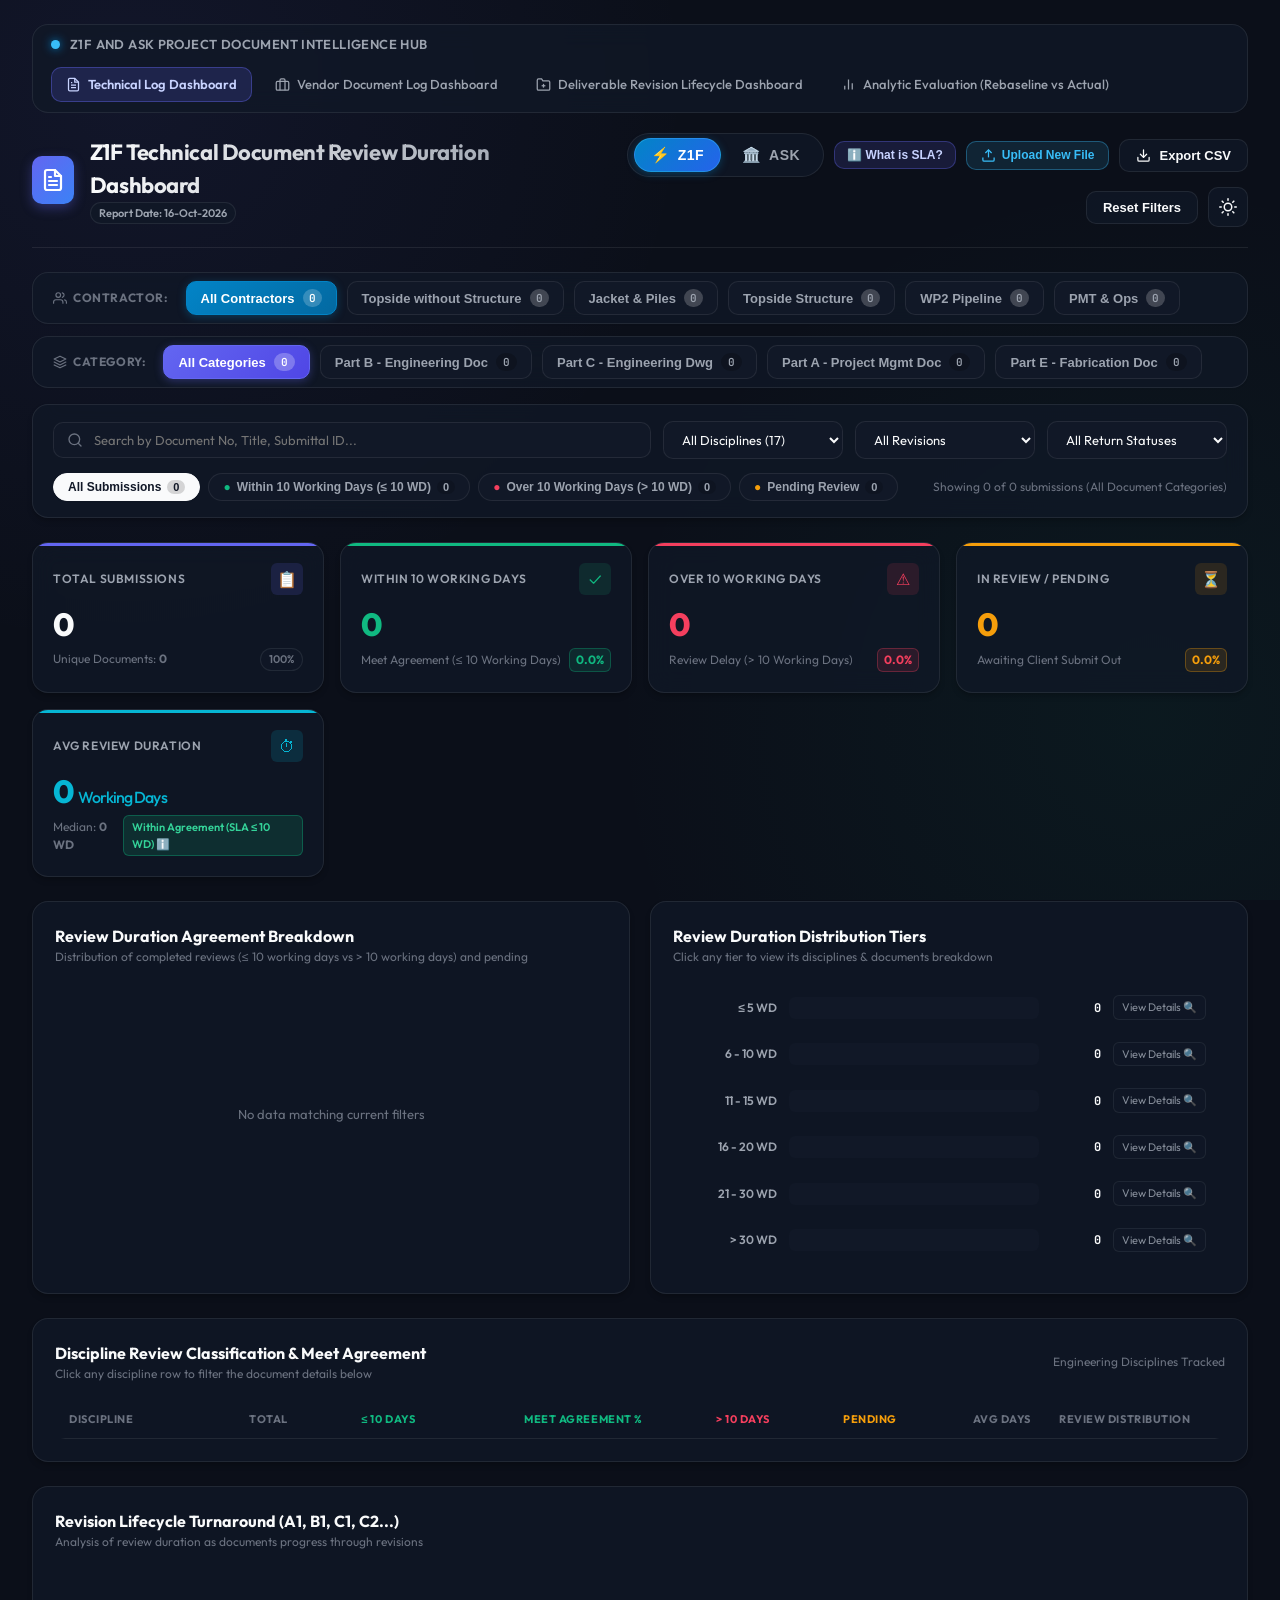
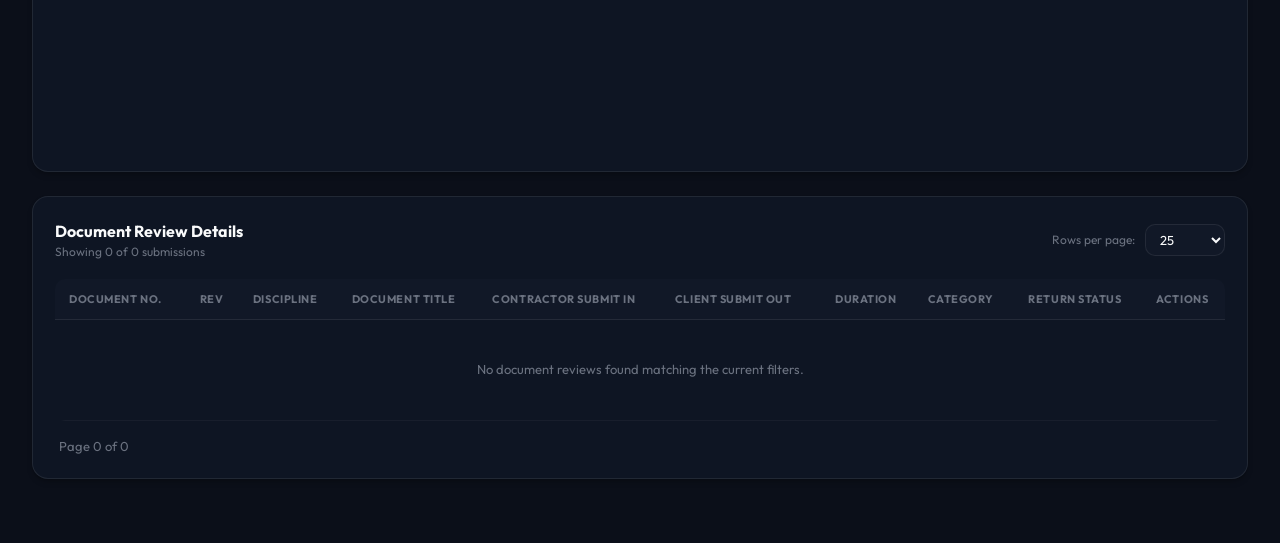
==== index.html @ d7e139bd "Add files via upload" ====
<!DOCTYPE html>
<html lang="en" data-theme="dark">
<head>
  <meta charset="UTF-8">
  <meta name="viewport" content="width=device-width, initial-scale=1.0">
  <title>Z1F Document Review Duration Dashboard | Contractor vs Client Tracking</title>
  <meta name="description" content="Technical Document review duration tracking dashboard for Z1F Project. Monitors submittal turnaround and Client review times.">
  <link rel="stylesheet" href="styles.css">
</head>
<body>
  <div class="container">
    <!-- Top Nav: Switch between dashboards -->
    <nav class="hub-nav">
      <div class="hub-nav-brand">
        <span style="width: 9px; height: 9px; border-radius: 50%; background: #38bdf8; box-shadow: 0 0 10px #0284c7; display: inline-block;"></span>
        <span>Z1F and ASK Project Document Intelligence Hub</span>
      </div>
      <div class="hub-nav-links">
        <a href="index.html" class="nav-tab-link active-tech">
          <svg width="15" height="15" viewBox="0 0 24 24" fill="none" stroke="currentColor" stroke-width="2"><path d="M14 2H6a2 2 0 0 0-2 2v16a2 2 0 0 0 2 2h12a2 2 0 0 0 2-2V8z"></path><polyline points="14 2 14 8 20 8"></polyline><line x1="16" y1="13" x2="8" y2="13"></line><line x1="16" y1="17" x2="8" y2="17"></line><polyline points="10 9 9 9 8 9"></polyline></svg>
          Technical Log Dashboard
        </a>
        <a href="index_vendor.html" class="nav-tab-link">
          <svg width="15" height="15" viewBox="0 0 24 24" fill="none" stroke="currentColor" stroke-width="2"><rect x="2" y="7" width="20" height="14" rx="2" ry="2"></rect><path d="M16 21V5a2 2 0 0 0-2-2h-4a2 2 0 0 0-2 2v16"></path></svg>
          Vendor Document Log Dashboard
        </a>
        <a href="index_mdr.html" class="nav-tab-link">
          <svg width="15" height="15" viewBox="0 0 24 24" fill="none" stroke="currentColor" stroke-width="2"><path d="M22 19a2 2 0 0 1-2 2H4a2 2 0 0 1-2-2V5a2 2 0 0 1 2-2h5l2 3h9a2 2 0 0 1 2 2z"></path><line x1="12" y1="11" x2="12" y2="17"></line><line x1="9" y1="14" x2="15" y2="14"></line></svg>
          Deliverable Revision Lifecycle Dashboard
        </a>
        <a href="index_analytics.html" class="nav-tab-link">
          <svg width="15" height="15" viewBox="0 0 24 24" fill="none" stroke="currentColor" stroke-width="2"><line x1="18" y1="20" x2="18" y2="10"></line><line x1="12" y1="20" x2="12" y2="4"></line><line x1="6" y1="20" x2="6" y2="14"></line></svg>
          Analytic Evaluation (Rebaseline vs Actual)
        </a>
      </div>
    </nav>

    <!-- Header -->
    <header class="app-header">
      <div class="brand-section">
        <div class="brand-logo">
          <svg width="24" height="24" viewBox="0 0 24 24" fill="none" stroke="currentColor" stroke-width="2.2" stroke-linecap="round" stroke-linejoin="round">
            <path d="M14 2H6a2 2 0 0 0-2 2v16a2 2 0 0 0 2 2h12a2 2 0 0 0 2-2V8z"></path>
            <polyline points="14 2 14 8 20 8"></polyline>
            <line x1="16" y1="13" x2="8" y2="13"></line>
            <line x1="16" y1="17" x2="8" y2="17"></line>
            <polyline points="10 9 9 9 8 9"></polyline>
          </svg>
        </div>
        <div class="brand-title">
          <h1><span id="projectHeaderTitlePrefix">Z1F</span> Technical Document Review Duration Dashboard</h1>
          <div class="brand-subtitle">
            <span class="badge-tag" id="headerReportDate">Report Date: 16-Oct-2026</span>
          </div>
        </div>
      </div>
      <div class="header-actions">
        <!-- Project Switcher Pill Group (Z1F vs ASK) -->
        <div id="projectSwitcher" class="project-switcher-container"></div>
        <button id="openSlaDefBtn" class="btn-sla-info" title="What is SLA? Service Level Agreement Definition">
          ℹ️ What is SLA?
        </button>
        <button id="openUploadBtn" class="btn-upload-nav" title="Upload New Weekly Cut-Off Excel File">
          <svg width="15" height="15" viewBox="0 0 24 24" fill="none" stroke="currentColor" stroke-width="2"><path d="M21 15v4a2 2 0 0 1-2 2H5a2 2 0 0 1-2-2v-4"></path><polyline points="17 8 12 3 7 8"></polyline><line x1="12" y1="3" x2="12" y2="15"></line></svg>
          Upload New File
        </button>
        <button id="exportCsvBtn" class="btn btn-secondary" title="Export filtered documents to CSV">
          <svg width="15" height="15" viewBox="0 0 24 24" fill="none" stroke="currentColor" stroke-width="2" stroke-linecap="round" stroke-linejoin="round">
            <path d="M21 15v4a2 2 0 0 1-2 2H5a2 2 0 0 1-2-2v-4"></path>
            <polyline points="7 10 12 15 17 10"></polyline>
            <line x1="12" y1="15" x2="12" y2="3"></line>
          </svg>
          Export CSV
        </button>
        <button id="resetFiltersBtn" class="btn btn-secondary" title="Reset all applied filters">
          Reset Filters
        </button>
        <button id="themeToggleBtn" class="btn-icon" title="Toggle Light/Dark Theme" aria-label="Toggle Theme">
          <svg id="themeIcon" width="18" height="18" viewBox="0 0 24 24" fill="none" stroke="currentColor" stroke-width="2" stroke-linecap="round" stroke-linejoin="round">
            <circle cx="12" cy="12" r="5"></circle>
            <line x1="12" y1="1" x2="12" y2="3"></line>
            <line x1="12" y1="21" x2="12" y2="23"></line>
            <line x1="4.22" y1="4.22" x2="5.64" y2="5.64"></line>
            <line x1="18.36" y1="18.36" x2="19.78" y2="19.78"></line>
            <line x1="1" y1="12" x2="3" y2="12"></line>
            <line x1="21" y1="12" x2="23" y2="12"></line>
            <line x1="4.22" y1="19.78" x2="5.64" y2="18.36"></line>
            <line x1="18.36" y1="5.64" x2="19.78" y2="4.22"></line>
          </svg>
        </button>
      </div>
    </header>

    <!-- Contractor Scope Navigation Bar (4 Contractor Sets + Combined) -->
    <nav class="contractor-scope-nav" id="contractorScopeNav" aria-label="Contractor Scope Filter">
      <div class="contractor-nav-label">
        <svg width="14" height="14" viewBox="0 0 24 24" fill="none" stroke="currentColor" stroke-width="2" stroke-linecap="round" stroke-linejoin="round">
          <path d="M17 21v-2a4 4 0 0 0-4-4H5a4 4 0 0 0-4 4v2"></path>
          <circle cx="9" cy="7" r="4"></circle>
          <path d="M23 21v-2a4 4 0 0 0-3-3.87"></path>
          <path d="M16 3.13a4 4 0 0 1 0 7.75"></path>
        </svg>
        Contractor:
      </div>
      <button class="contractor-tab active" data-contractor="ALL" id="tabContAll">
        All Contractors <span class="tab-badge" id="tabCountContAll">3,780</span>
      </button>
      <button class="contractor-tab" data-contractor="Topside without Structure" id="tabContTopsideNoStr">
        Topside without Structure <span class="tab-badge" id="tabCountContTopsideNoStr">1,179</span>
      </button>
      <button class="contractor-tab" data-contractor="Jacket & Piles" id="tabContJacket">
        Jacket &amp; Piles <span class="tab-badge" id="tabCountContJacket">1,073</span>
      </button>
      <button class="contractor-tab" data-contractor="Topside Structure" id="tabContTopsideStr">
        Topside Structure <span class="tab-badge" id="tabCountContTopsideStr">420</span>
      </button>
      <button class="contractor-tab" data-contractor="WP2 Pipeline" id="tabContPipeline">
        WP2 Pipeline <span class="tab-badge" id="tabCountContPipeline">416</span>
      </button>
      <button class="contractor-tab" data-contractor="Project Management & Ops" id="tabContPJM">
        PMT &amp; Operations <span class="tab-badge" id="tabCountContPJM">611</span>
      </button>
    </nav>

    <!-- Document Category Navigation Bar -->
    <nav class="doc-category-nav" id="docCategoryNav" aria-label="Document Category Filter">
      <div class="doc-category-nav-label">
        <svg width="14" height="14" viewBox="0 0 24 24" fill="none" stroke="currentColor" stroke-width="2" stroke-linecap="round" stroke-linejoin="round">
          <polygon points="12 2 2 7 12 12 22 7 12 2"></polygon>
          <polyline points="2 17 12 22 22 17"></polyline>
          <polyline points="2 12 12 17 22 12"></polyline>
        </svg>
        Category:
      </div>
      <button class="doc-category-tab active" data-category-scope="ALL" id="tabPartAll">
        All Categories <span class="tab-badge" id="tabCountPartAll">3,780</span>
      </button>
      <button class="doc-category-tab focus-part-b" data-category-scope="Part B - Engineering Doc" id="tabPartB">
        Part B - Engineering Doc <span class="tab-badge" id="tabCountPartB">1,440</span>
      </button>
      <button class="doc-category-tab" data-category-scope="Part C - Engineering Dwg" id="tabPartC">
        Part C - Engineering Dwg <span class="tab-badge" id="tabCountPartC">1,725</span>
      </button>
      <button class="doc-category-tab" data-category-scope="Part A - Project Management Doc" id="tabPartA">
        Part A - Project Mgmt Doc <span class="tab-badge" id="tabCountPartA">503</span>
      </button>
      <button class="doc-category-tab" data-category-scope="Part E - Fabrication Doc" id="tabPartE">
        Part E - Fabrication Doc <span class="tab-badge" id="tabCountPartE">73</span>
      </button>
    </nav>

    <!-- Filter Bar -->
    <section class="filter-bar" aria-label="Dashboard Filters">
      <div class="filter-row">
        <!-- Search Input -->
        <div class="search-box">
          <svg class="search-icon" width="16" height="16" viewBox="0 0 24 24" fill="none" stroke="currentColor" stroke-width="2" stroke-linecap="round" stroke-linejoin="round">
            <circle cx="11" cy="11" r="8"></circle>
            <line x1="21" y1="21" x2="16.65" y2="16.65"></line>
          </svg>
          <input type="text" id="searchInput" class="search-input" placeholder="Search by Document No, Title, Submittal ID...">
        </div>

        <!-- Discipline Select -->
        <select id="disciplineSelect" class="select-filter" aria-label="Filter by Discipline">
          <option value="ALL">All Disciplines (17)</option>
        </select>

        <!-- Revision Select -->
        <select id="revSelect" class="select-filter" aria-label="Filter by Revision">
          <option value="ALL">All Revisions</option>
        </select>

        <!-- Return Status Select -->
        <select id="statusSelect" class="select-filter" aria-label="Filter by Return Status">
          <option value="ALL">All Return Statuses</option>
        </select>
      </div>

      <!-- Quick Category Pills -->
      <div class="filter-row">
        <div class="category-pills" id="categoryPills">
          <button class="pill-btn active" data-category="ALL">
            All Submissions <span class="pill-count" id="countAll">3,046</span>
          </button>
          <button class="pill-btn pill-within" data-category="<= 10 Days">
            <span style="color:#10b981;">●</span> Within 10 Working Days (&le; 10 WD) <span class="pill-count" id="countWithin">1,579</span>
          </button>
          <button class="pill-btn pill-over" data-category="> 10 Days">
            <span style="color:#f43f5e;">●</span> Over 10 Working Days (> 10 WD) <span class="pill-count" id="countOver">1,078</span>
          </button>
          <button class="pill-btn pill-pending" data-category="Pending">
            <span style="color:#f59e0b;">●</span> Pending Review <span class="pill-count" id="countPending">389</span>
          </button>
        </div>
        <div style="font-size: 12px; color: var(--text-muted);" id="filterStatusText">
          Showing 3,046 submissions
        </div>
      </div>
    </section>

    <!-- KPI Metric Cards Grid -->
    <section class="kpi-grid" aria-label="Key Performance Indicators">
      <!-- Total Submissions -->
      <div class="kpi-card" style="--card-accent: #6366f1;">
        <div class="kpi-header">
          <span class="kpi-title">Total Submissions</span>
          <div class="kpi-icon-wrap" style="background: rgba(99, 102, 241, 0.15); color: #818cf8;">
            📋
          </div>
        </div>
        <div class="kpi-value" id="kpiTotal">3,046</div>
        <div class="kpi-meta">
          <span>Unique Documents: <strong id="kpiUniqueDocs">1,426</strong></span>
          <span class="badge-tag">100%</span>
        </div>
      </div>

      <!-- Within 10 Working Days -->
      <div class="kpi-card" style="--card-accent: #10b981;">
        <div class="kpi-header">
          <span class="kpi-title">Within 10 Working Days</span>
          <div class="kpi-icon-wrap" style="background: var(--color-within10-bg); color: var(--color-within10);">
            ✓
          </div>
        </div>
        <div class="kpi-value" style="color: var(--color-within10);" id="kpiWithin10">1,579</div>
        <div class="kpi-meta">
          <span>Meet Agreement (&le; 10 Working Days)</span>
          <span class="kpi-badge badge-within10" id="kpiWithinPct">59.4%</span>
        </div>
      </div>

      <!-- Over 10 Working Days -->
      <div class="kpi-card" style="--card-accent: #f43f5e;">
        <div class="kpi-header">
          <span class="kpi-title">Over 10 Working Days</span>
          <div class="kpi-icon-wrap" style="background: var(--color-over10-bg); color: var(--color-over10);">
            ⚠
          </div>
        </div>
        <div class="kpi-value" style="color: var(--color-over10);" id="kpiOver10">1,078</div>
        <div class="kpi-meta">
          <span>Review Delay (> 10 Working Days)</span>
          <span class="kpi-badge badge-over10" id="kpiOverPct">40.6%</span>
        </div>
      </div>

      <!-- Pending / Under Review -->
      <div class="kpi-card" style="--card-accent: #f59e0b;">
        <div class="kpi-header">
          <span class="kpi-title">In Review / Pending</span>
          <div class="kpi-icon-wrap" style="background: var(--color-pending-bg); color: var(--color-pending);">
            ⏳
          </div>
        </div>
        <div class="kpi-value" style="color: var(--color-pending);" id="kpiPending">389</div>
        <div class="kpi-meta">
          <span>Awaiting Client Submit Out</span>
          <span class="kpi-badge badge-pending" id="kpiPendingPct">12.8%</span>
        </div>
      </div>

      <!-- Average Review Duration -->
      <div class="kpi-card" style="--card-accent: #06b6d4;">
        <div class="kpi-header">
          <span class="kpi-title">Avg Review Duration</span>
          <div class="kpi-icon-wrap" style="background: rgba(6, 182, 212, 0.15); color: #06b6d4;">
            ⏱
          </div>
        </div>
        <div class="kpi-value" style="color: var(--color-cyan);" id="kpiAvgDuration">10.2 <span style="font-size: 16px; font-weight: 500;">Working Days</span></div>
        <div class="kpi-meta">
          <span>Median: <strong id="kpiMedianDuration">10.0 WD</strong></span>
          <a href="javascript:void(0)" id="slaBadgeBtn" class="sla-badge-interactive" title="Click to view full Service Level Agreement (SLA) Definition">
            Within Agreement (SLA &le; 10 WD) ℹ️
          </a>
        </div>
      </div>
    </section>

    <!-- Visual Charts Grid -->
    <div class="charts-grid">
      <!-- Donut Chart: Review Category SLA Distribution -->
      <div class="card">
        <div class="card-header">
          <div>
            <h2 class="card-title">Review Duration Agreement Breakdown</h2>
            <div class="card-subtitle">Distribution of completed reviews (&le; 10 working days vs &gt; 10 working days) and pending</div>
          </div>
        </div>
        <div class="chart-container" id="donutChartContainer">
          <!-- Rendered via JavaScript SVG -->
        </div>
      </div>

      <!-- Duration Histogram Tiers -->
      <div class="card">
        <div class="card-header">
          <div>
            <h2 class="card-title">Review Duration Distribution Tiers</h2>
            <div class="card-subtitle">Click any tier to view its disciplines &amp; documents breakdown</div>
          </div>
          <div id="activeTierBadge" style="display:none;">
            <span class="badge-tag" style="background:rgba(99,102,241,0.2);color:#818cf8;border-color:rgba(99,102,241,0.4);cursor:pointer;" id="clearTierFilterBtn" title="Click to clear tier filter">
              Tier Filter Active &times;
            </span>
          </div>
        </div>
        <div class="chart-container" id="tierChartContainer">
          <!-- Rendered via JavaScript SVG -->
        </div>
      </div>
    </div>

    <!-- Discipline Review Breakdown Table Card -->
    <div class="card" style="margin-bottom: 24px;">
      <div class="card-header">
        <div>
          <h2 class="card-title">Discipline Review Classification &amp; Meet Agreement</h2>
          <div class="card-subtitle">Click any discipline row to filter the document details below</div>
        </div>
        <div style="font-size: 12px; color: var(--text-muted);">
          Engineering Disciplines Tracked
        </div>
      </div>
      <div class="table-responsive">
        <table class="discipline-summary-table" id="disciplineTable">
          <thead>
            <tr>
              <th>Discipline</th>
              <th style="text-align: right;">Total</th>
              <th style="text-align: right; color: var(--color-within10);">&le; 10 Days</th>
              <th style="text-align: right; color: var(--color-within10);">Meet Agreement %</th>
              <th style="text-align: right; color: var(--color-over10);">&gt; 10 Days</th>
              <th style="text-align: right; color: var(--color-pending);">Pending</th>
              <th style="text-align: right;">Avg Days</th>
              <th style="width: 180px;">Review Distribution</th>
            </tr>
          </thead>
          <tbody id="disciplineTableBody">
            <!-- Dynamically populated -->
          </tbody>
        </table>
      </div>
    </div>

    <!-- Revision Analysis Grid -->
    <div class="card" style="margin-bottom: 24px;">
      <div class="card-header">
        <div>
          <h2 class="card-title">Revision Lifecycle Turnaround (A1, B1, C1, C2...)</h2>
          <div class="card-subtitle">Analysis of review duration as documents progress through revisions</div>
        </div>
      </div>
      <div class="chart-container" id="revChartContainer" style="min-height: 180px;">
        <!-- Dynamically rendered -->
      </div>
    </div>

    <!-- Main Documents Table Card -->
    <div class="card table-card">
      <div class="card-header">
        <div>
          <h2 class="card-title">Document Review Details</h2>
          <div class="card-subtitle" id="tableRecordCountText">Showing 1 - 25 of 3,046 submissions</div>
        </div>
        <div style="display: flex; align-items: center; gap: 10px;">
          <label for="pageSizeSelect" style="font-size: 12px; color: var(--text-muted);">Rows per page:</label>
          <select id="pageSizeSelect" class="select-filter" style="min-width: 80px; padding: 6px 10px;">
            <option value="25" selected>25</option>
            <option value="50">50</option>
            <option value="100">100</option>
          </select>
        </div>
      </div>

      <div class="table-responsive">
        <table class="data-table" id="mainDocTable">
          <thead>
            <tr>
              <th data-sort="doc_no">Document No.</th>
              <th data-sort="rev" style="text-align: center;">Rev</th>
              <th data-sort="discipline_name">Discipline</th>
              <th data-sort="doc_title">Document Title</th>
              <th data-sort="actual_submit_in">Contractor Submit In</th>
              <th data-sort="actual_submit_out">Client Submit Out</th>
              <th data-sort="duration_days" style="text-align: right;">Duration</th>
              <th data-sort="category" style="text-align: center;">Category</th>
              <th data-sort="return_status_code" style="text-align: center;">Return Status</th>
              <th style="text-align: center;">Actions</th>
            </tr>
          </thead>
          <tbody id="tableBody">
            <!-- Dynamically populated -->
          </tbody>
        </table>
      </div>

      <!-- Pagination Bar -->
      <div class="pagination-bar">
        <div class="pagination-info" id="paginationInfo">
          Page 1 of 122
        </div>
        <div class="pagination-controls" id="paginationControls">
          <!-- Dynamically generated page buttons -->
        </div>
      </div>
    </div>
  </div>

  <!-- Document Revision History Drawer Modal -->
  <div class="drawer-backdrop" id="drawerBackdrop">
    <div class="drawer" id="historyDrawer" role="dialog" aria-modal="true" aria-labelledby="drawerDocNo">
      <div class="drawer-header">
        <div>
          <div class="drawer-title" id="drawerDocNo">Document Number</div>
          <div class="drawer-subtitle" id="drawerDocTitle">Document Title</div>
          <div style="font-size: 12px; color: var(--text-muted); margin-top: 4px;">
            Discipline: <span id="drawerDiscipline" style="color: var(--text-primary); font-weight: 600;">-</span> &bull; 
            Total Revisions: <span id="drawerRevCount" style="color: var(--color-brand); font-weight: 700;">-</span>
          </div>
        </div>
        <button class="drawer-close" id="drawerCloseBtn" aria-label="Close Drawer">&times;</button>
      </div>
      <div class="drawer-body">
        <h3 style="font-size: 14px; font-weight: 700; margin-bottom: 16px; color: var(--text-primary);">
          Revision Lifecycle & Review Turnaround
        </h3>
        <div class="timeline" id="drawerTimeline">
          <!-- Populated dynamically -->
        </div>
      </div>
    </div>
  </div>

  <!-- Review Duration Tier Breakdown & Documents Modal -->
  <div class="tier-modal-backdrop" id="tierModalBackdrop">
    <div class="tier-modal" id="tierModal" role="dialog" aria-modal="true" aria-labelledby="tierModalTitle">
      <div class="tier-modal-header">
        <div>
          <div style="display:flex;align-items:center;gap:10px;">
            <h2 class="tier-modal-title" id="tierModalTitle">Review Duration Tier Details</h2>
            <span class="badge-tag" id="tierModalCountBadge" style="font-size:12px;padding:3px 10px;font-weight:700;">-</span>
          </div>
          <div class="tier-modal-subtitle" id="tierModalSubtitle">
            Detailed breakdown of disciplines and documents in this review turnaround tier
          </div>
        </div>
        <button class="drawer-close" id="tierModalCloseBtn" aria-label="Close Modal">&times;</button>
      </div>

      <div class="tier-modal-body">
        <!-- Section 1: Disciplines in this Tier -->
        <div class="tier-section">
          <div class="tier-section-header">
            <h3>Disciplines in this Tier</h3>
            <span style="font-size:12px;color:var(--text-muted);" id="tierDiscHelpText">Click any discipline to filter documents below</span>
          </div>
          <div class="tier-discipline-chips" id="tierDisciplineChips">
            <!-- Dynamically populated -->
          </div>
        </div>

        <!-- Section 2: Documents in this Tier -->
        <div class="tier-section">
          <div class="tier-section-header">
            <div style="display:flex;align-items:center;gap:12px;width:100%;justify-content:space-between;flex-wrap:wrap;">
              <h3 id="tierDocListHeading">Documents List</h3>
              <div style="display:flex;gap:10px;align-items:center;">
                <input type="text" id="tierDocSearchInput" class="search-input" placeholder="Search in this tier..." style="padding:6px 12px;width:220px;font-size:12px;">
                <button id="btnFilterMainByTier" class="btn btn-primary" style="padding:6px 14px;font-size:12px;" title="Filter the main dashboard table to this tier">
                  Filter Main Dashboard &darr;
                </button>
              </div>
            </div>
          </div>
          <div class="table-responsive" style="max-height: 380px; overflow-y: auto;">
            <table class="data-table" id="tierDocTable">
              <thead>
                <tr>
                  <th>Document No.</th>
                  <th style="text-align:center;">Rev</th>
                  <th>Discipline</th>
                  <th>Title</th>
                  <th>Contractor Submit In</th>
                  <th>Client Submit Out</th>
                  <th style="text-align:right;">Duration</th>
                  <th style="text-align:center;">Status</th>
                </tr>
              </thead>
              <tbody id="tierDocTableBody">
                <!-- Dynamically populated -->
              </tbody>
            </table>
          </div>
        </div>
      </div>
    </div>
  </div>

  <!-- SLA Definition Modal -->
  <div id="slaModalBackdrop" class="tier-modal-backdrop">
    <div class="tier-modal" style="max-width: 680px;" role="dialog" aria-modal="true">
      <div class="tier-modal-header" style="background: linear-gradient(135deg, rgba(99, 102, 241, 0.12), rgba(56, 189, 248, 0.08));">
        <div style="display: flex; align-items: center; gap: 12px;">
          <div style="width: 36px; height: 36px; border-radius: 10px; background: rgba(99, 102, 241, 0.2); color: #818cf8; display: flex; align-items: center; justify-content: center; font-size: 18px; font-weight: 800;">
            ℹ️
          </div>
          <div>
            <h3 style="margin: 0; font-size: 18px; font-weight: 700; color: var(--text-primary);">Service Level Agreement (SLA) Definition</h3>
            <p style="margin: 3px 0 0 0; font-size: 12px; color: var(--text-secondary);">Z1F Project Procedural Engineering Turnaround Standards</p>
          </div>
        </div>
        <button id="slaModalCloseBtn" class="drawer-close" aria-label="Close Modal">&times;</button>
      </div>
      <div class="tier-modal-body" style="padding: 24px; line-height: 1.6; font-size: 13px; color: var(--text-secondary);">
        <div style="background: rgba(16, 185, 129, 0.08); border: 1px solid rgba(16, 185, 129, 0.25); border-radius: 12px; padding: 16px; margin-bottom: 20px;">
          <h4 style="margin: 0 0 6px 0; color: #34d399; font-size: 14px; display: flex; align-items: center; gap: 8px;">
            <span>🎯</span> Contractual Baseline: 10 Working Days
          </h4>
          <p style="margin: 0; color: var(--text-primary);">
            <strong>SLA</strong> stands for <strong>Service Level Agreement</strong>. In the Z1F Project, the SLA defines the maximum contractual turnaround period allowed for the <strong>Client Engineering Team</strong> to review and officially return submitted technical &amp; vendor deliverables.
          </p>
        </div>

        <div style="display: grid; grid-template-columns: 1fr 1fr; gap: 14px; margin-bottom: 20px;">
          <div style="background: var(--bg-card); border: 1px solid var(--border-color); border-radius: 10px; padding: 14px;">
            <strong style="color: #10b981; display: block; margin-bottom: 4px;">✓ Meet Agreement (&le; 10 WD)</strong>
            <span>Review completed and officially returned with status code (APPR, AWC, etc.) within <strong>10 working days</strong> (Mon&ndash;Fri, excluding weekends).</span>
          </div>
          <div style="background: var(--bg-card); border: 1px solid var(--border-color); border-radius: 10px; padding: 14px;">
            <strong style="color: #f43f5e; display: block; margin-bottom: 4px;">⚠ Over Agreement (> 10 WD)</strong>
            <span>Review elapsed time exceeds 10 working days, triggering overdue tracking and potential schedule delay claim liabilities.</span>
          </div>
        </div>

        <div style="background: var(--bg-card); border: 1px solid var(--border-color); border-radius: 10px; padding: 14px;">
          <strong style="color: var(--text-primary); display: block; margin-bottom: 6px;">How Working Days are Counted:</strong>
          <ul style="margin: 0; padding-left: 20px; font-size: 12px; color: var(--text-secondary);">
            <li><strong>Starts</strong>: The first business day following official receipt date (<code>Actual Submit In</code>).</li>
            <li><strong>Counted</strong>: Monday through Friday only. Saturdays and Sundays are excluded.</li>
            <li><strong>Ends</strong>: The date the review status is officially issued out (<code>Actual Submit Out</code>).</li>
          </ul>
        </div>
      </div>
    </div>
  </div>

  <!-- Upload New Cut-Off Report Modal -->
  <div id="uploadModalBackdrop" class="tier-modal-backdrop">
    <div class="tier-modal" style="max-width: 640px;" role="dialog" aria-modal="true">
      <div class="tier-modal-header" style="background: linear-gradient(135deg, rgba(56, 189, 248, 0.12), rgba(99, 102, 241, 0.08));">
        <div style="display: flex; align-items: center; gap: 12px;">
          <div style="width: 36px; height: 36px; border-radius: 10px; background: rgba(56, 189, 248, 0.2); color: #38bdf8; display: flex; align-items: center; justify-content: center; font-size: 18px; font-weight: 800;">
            📁
          </div>
          <div>
            <h3 style="margin: 0; font-size: 18px; font-weight: 700; color: var(--text-primary);">Upload New Weekly Cut-Off Report</h3>
            <p style="margin: 3px 0 0 0; font-size: 12px; color: var(--text-secondary);">Auto-detects and updates dashboard with latest Excel data</p>
          </div>
        </div>
        <button id="uploadModalCloseBtn" class="drawer-close" aria-label="Close Modal">&times;</button>
      </div>
      <div class="tier-modal-body" style="padding: 24px;">
        <div id="uploadDropzone" class="upload-dropzone">
          <svg width="44" height="44" viewBox="0 0 24 24" fill="none" stroke="#38bdf8" stroke-width="1.8" style="margin-bottom: 12px;"><path d="M21 15v4a2 2 0 0 1-2 2H5a2 2 0 0 1-2-2v-4"></path><polyline points="17 8 12 3 7 8"></polyline><line x1="12" y1="3" x2="12" y2="15"></line></svg>
          <h4 style="margin: 0 0 6px 0; font-size: 15px; color: var(--text-primary);">Drag &amp; Drop your new Excel Report here</h4>
          <p style="margin: 0 0 16px 0; font-size: 12px; color: var(--text-secondary);">
            Supports Technical Log (<code>.xlsx</code>), Vendor Log (<code>.xls/.xlsx</code>), or EDSR Register (<code>.xlsx/.xlsm</code>)
          </p>
          <input type="file" id="fileUploadInput" accept=".xlsx,.xls,.xlsm" style="display: none;">
          <button type="button" class="btn btn-secondary" onclick="document.getElementById('fileUploadInput').click()">
            Browse Files...
          </button>
        </div>

        <div id="uploadStatusBox" style="display: none; margin-top: 16px; padding: 14px; border-radius: 10px; font-size: 13px;">
          <!-- Dynamic feedback -->
        </div>

        <div style="margin-top: 20px; font-size: 11px; color: var(--text-muted); line-height: 1.5; border-top: 1px solid var(--border-color); padding-top: 14px;">
          💡 <strong>Automatic Date Detection:</strong> Weekly filenames with changing dates (e.g. <code>Z1F Technical Document Log Report - 16 Oct 26.xlsx</code> or <code>Z1F Vendor Document Log Report - 16 Oct 26.xls</code>) are automatically parsed, recalculated with 10 working days criteria, and reflected immediately on this dashboard.
        </div>
      </div>
    </div>
  </div>

  <!-- Project Manager & Multi-Project Dataset Bootstrapper -->
  <script src="project_manager.js"></script>
  <script>
    (function() {
      var proj = window.ZDocProjectManager ? window.ZDocProjectManager.getActiveProject() : 'Z1F';
      var src = (proj === 'ASK') ? 'data/ask/data.js' : 'data/z1f/data.js';
      document.write('<script src="' + src + '"><\/script>');
    })();
  </script>
  <script src="app.js"></script>
</body>
</html>
---- styles.css ----
/* ==========================================================================
   Document Review Duration Dashboard - Modern Design System
   ========================================================================== */

@import url('https://fonts.googleapis.com/css2?family=Outfit:wght@300;400;500;600;700;800&family=JetBrains+Mono:wght@400;500&display=swap');

:root {
  /* Color Palette - Dark Mode Default */
  --bg-primary: #0b0f19;
  --bg-secondary: #111827;
  --bg-card: rgba(17, 24, 39, 0.75);
  --bg-card-hover: rgba(31, 41, 55, 0.85);
  --bg-glass: rgba(17, 24, 39, 0.6);
  --border-color: rgba(255, 255, 255, 0.08);
  --border-focus: rgba(99, 102, 241, 0.5);

  --text-primary: #f9fafb;
  --text-secondary: #9ca3af;
  --text-muted: #6b7280;
  --text-inverse: #111827;

  /* Accent Colors */
  --color-within10: #10b981;
  --color-within10-bg: rgba(16, 185, 129, 0.12);
  --color-within10-border: rgba(16, 185, 129, 0.3);

  --color-over10: #f43f5e;
  --color-over10-bg: rgba(244, 63, 94, 0.12);
  --color-over10-border: rgba(244, 63, 94, 0.3);

  --color-pending: #f59e0b;
  --color-pending-bg: rgba(245, 158, 11, 0.12);
  --color-pending-border: rgba(245, 158, 11, 0.3);

  --color-brand: #6366f1;
  --color-brand-light: #818cf8;
  --color-cyan: #06b6d4;
  --color-purple: #a855f7;

  /* Elevations & Effects */
  --shadow-sm: 0 1px 2px 0 rgba(0, 0, 0, 0.05);
  --shadow-md: 0 4px 6px -1px rgba(0, 0, 0, 0.2), 0 2px 4px -1px rgba(0, 0, 0, 0.1);
  --shadow-lg: 0 10px 15px -3px rgba(0, 0, 0, 0.3), 0 4px 6px -2px rgba(0, 0, 0, 0.15);
  --shadow-glow: 0 0 25px rgba(99, 102, 241, 0.2);

  --radius-sm: 6px;
  --radius-md: 10px;
  --radius-lg: 16px;
  --radius-full: 9999px;

  --transition-fast: 0.15s ease;
  --transition-normal: 0.25s ease;
}

/* Project Switcher Styling */
.project-switcher-container {
  display: flex;
  align-items: center;
  gap: 6px;
  background: var(--bg-card);
  border: 1px solid var(--border-color);
  padding: 4px 6px;
  border-radius: var(--radius-full);
  box-shadow: var(--shadow-sm);
}
.project-pill-group {
  display: inline-flex;
  align-items: center;
  gap: 4px;
}
.project-pill {
  display: inline-flex;
  align-items: center;
  gap: 8px;
  padding: 7px 16px;
  border-radius: var(--radius-full);
  font-size: 14px;
  font-weight: 700;
  color: var(--text-secondary);
  background: transparent;
  border: 1px solid transparent;
  cursor: pointer;
  transition: all var(--transition-fast);
}
.project-pill:hover {
  color: var(--text-primary);
  background: rgba(255, 255, 255, 0.05);
}
.project-pill.active {
  color: #ffffff;
  background: linear-gradient(135deg, #0284c7 0%, #2563eb 100%);
  border-color: rgba(56, 189, 248, 0.4);
  box-shadow: 0 2px 8px rgba(2, 132, 199, 0.35);
}
[data-theme="light"] .project-pill.active {
  color: #ffffff;
  background: linear-gradient(135deg, #0284c7 0%, #0369a1 100%);
}
.project-pill .proj-icon {
  font-size: 15px;
}
.project-pill .proj-label {
  font-size: 14px;
  font-weight: 700;
  letter-spacing: 0.5px;
}

[data-theme="light"] {
  --bg-primary: #f8fafc;
  --bg-secondary: #f1f5f9;
  --bg-card: rgba(255, 255, 255, 0.85);
  --bg-card-hover: #ffffff;
  --bg-glass: rgba(255, 255, 255, 0.7);
  --border-color: rgba(226, 232, 240, 0.8);
  --border-focus: rgba(99, 102, 241, 0.4);

  --text-primary: #0f172a;
  --text-secondary: #475569;
  --text-muted: #94a3b8;
  --text-inverse: #ffffff;

  --shadow-md: 0 4px 6px -1px rgba(0, 0, 0, 0.05), 0 2px 4px -1px rgba(0, 0, 0, 0.03);
  --shadow-lg: 0 10px 15px -3px rgba(0, 0, 0, 0.08), 0 4px 6px -2px rgba(0, 0, 0, 0.04);
}

/* Base Styles */
* {
  box-sizing: border-box;
  margin: 0;
  padding: 0;
}

body {
  font-family: 'Outfit', -apple-system, BlinkMacSystemFont, "Segoe UI", Roboto, sans-serif;
  background-color: var(--bg-primary);
  color: var(--text-primary);
  line-height: 1.5;
  min-height: 100vh;
  transition: background-color var(--transition-normal), color var(--transition-normal);
  background-image: 
    radial-gradient(circle at 10% 10%, rgba(99, 102, 241, 0.08) 0%, transparent 40%),
    radial-gradient(circle at 90% 80%, rgba(16, 185, 129, 0.06) 0%, transparent 40%);
  background-attachment: fixed;
}

.container {
  max-width: 1560px;
  margin: 0 auto;
  padding: 24px 32px;
}

/* App Header */
.app-header {
  display: flex;
  align-items: center;
  justify-content: space-between;
  margin-bottom: 24px;
  padding-bottom: 20px;
  border-bottom: 1px solid var(--border-color);
  flex-wrap: wrap;
  gap: 16px;
}

@media (min-width: 1280px) {
  .app-header {
    flex-wrap: nowrap;
  }
}

.brand-section {
  display: flex;
  align-items: center;
  gap: 16px;
}

.brand-logo {
  width: 48px;
  height: 48px;
  background: linear-gradient(135deg, #6366f1, #3b82f6);
  border-radius: var(--radius-md);
  display: flex;
  align-items: center;
  justify-content: center;
  box-shadow: 0 4px 12px rgba(99, 102, 241, 0.35);
  color: #fff;
  font-size: 24px;
  font-weight: 700;
}

.brand-title h1 {
  font-size: 22px;
  font-weight: 700;
  letter-spacing: -0.02em;
  background: linear-gradient(to right, var(--text-primary), var(--text-secondary));
  -webkit-background-clip: text;
  -webkit-text-fill-color: transparent;
}

.brand-subtitle {
  font-size: 13px;
  color: var(--text-secondary);
  display: flex;
  align-items: center;
  gap: 8px;
}

.badge-tag {
  display: inline-flex;
  align-items: center;
  gap: 4px;
  padding: 2px 8px;
  border-radius: var(--radius-full);
  font-size: 11px;
  font-weight: 600;
  background: var(--bg-card);
  border: 1px solid var(--border-color);
}

.header-actions {
  display: flex;
  align-items: center;
  gap: 10px;
  margin-left: auto;
  justify-content: flex-end;
  flex-wrap: wrap;
}

.btn-icon {
  background: var(--bg-card);
  border: 1px solid var(--border-color);
  color: var(--text-primary);
  width: 40px;
  height: 40px;
  border-radius: var(--radius-md);
  cursor: pointer;
  display: flex;
  align-items: center;
  justify-content: center;
  transition: all var(--transition-fast);
}

.btn-icon:hover {
  background: var(--bg-card-hover);
  border-color: var(--color-brand);
  transform: translateY(-1px);
}

.btn {
  display: inline-flex;
  align-items: center;
  gap: 8px;
  padding: 8px 16px;
  border-radius: var(--radius-md);
  font-size: 13px;
  font-weight: 600;
  cursor: pointer;
  transition: all var(--transition-fast);
  border: 1px solid transparent;
}

.btn-primary {
  background: linear-gradient(135deg, #6366f1, #4f46e5);
  color: #fff;
  box-shadow: 0 2px 8px rgba(99, 102, 241, 0.3);
}

.btn-primary:hover {
  background: linear-gradient(135deg, #4f46e5, #4338ca);
  transform: translateY(-1px);
  box-shadow: 0 4px 12px rgba(99, 102, 241, 0.4);
}

.btn-secondary {
  background: var(--bg-card);
  border-color: var(--border-color);
  color: var(--text-primary);
}

.btn-secondary:hover {
  background: var(--bg-card-hover);
  border-color: var(--text-muted);
}

/* Contractor Scope Selector Bar */
.contractor-scope-nav {
  display: flex;
  align-items: center;
  gap: 10px;
  background: var(--bg-card);
  backdrop-filter: blur(12px);
  border: 1px solid var(--border-color);
  border-radius: var(--radius-lg);
  padding: 8px 12px;
  margin-bottom: 12px;
  overflow-x: auto;
  box-shadow: var(--shadow-sm);
}

.contractor-nav-label {
  font-size: 12px;
  font-weight: 700;
  color: var(--text-muted);
  text-transform: uppercase;
  letter-spacing: 0.05em;
  padding: 0 8px;
  white-space: nowrap;
  display: flex;
  align-items: center;
  gap: 6px;
}

.contractor-tab {
  background: var(--bg-secondary);
  border: 1px solid var(--border-color);
  color: var(--text-secondary);
  padding: 7px 14px;
  border-radius: var(--radius-md);
  font-size: 13px;
  font-weight: 600;
  cursor: pointer;
  display: inline-flex;
  align-items: center;
  gap: 8px;
  white-space: nowrap;
  transition: all var(--transition-fast);
}

.contractor-tab:hover {
  background: var(--bg-card-hover);
  color: var(--text-primary);
  border-color: var(--text-muted);
}

.contractor-tab.active {
  background: linear-gradient(135deg, #0284c7, #0369a1);
  color: #ffffff;
  border-color: #0284c7;
  box-shadow: 0 2px 8px rgba(2, 132, 199, 0.35);
}

.contractor-tab .tab-badge {
  background: rgba(255, 255, 255, 0.2);
  color: inherit;
  padding: 2px 6px;
  border-radius: var(--radius-full);
  font-size: 11px;
}

/* Document Category Selector Bar */
.doc-category-nav {
  display: flex;
  align-items: center;
  gap: 10px;
  background: var(--bg-card);
  backdrop-filter: blur(12px);
  border: 1px solid var(--border-color);
  border-radius: var(--radius-lg);
  padding: 8px 12px;
  margin-bottom: 16px;
  overflow-x: auto;
  box-shadow: var(--shadow-sm);
}

.doc-category-nav-label {
  font-size: 12px;
  font-weight: 700;
  color: var(--text-muted);
  text-transform: uppercase;
  letter-spacing: 0.05em;
  padding: 0 8px;
  white-space: nowrap;
  display: flex;
  align-items: center;
  gap: 6px;
}

.doc-category-tab {
  background: var(--bg-secondary);
  border: 1px solid var(--border-color);
  color: var(--text-secondary);
  padding: 7px 14px;
  border-radius: var(--radius-md);
  font-size: 13px;
  font-weight: 600;
  cursor: pointer;
  display: inline-flex;
  align-items: center;
  gap: 8px;
  white-space: nowrap;
  transition: all var(--transition-fast);
}

.doc-category-tab:hover {
  background: var(--bg-card-hover);
  color: var(--text-primary);
  border-color: var(--text-muted);
}

.doc-category-tab.active {
  background: linear-gradient(135deg, #6366f1, #4f46e5);
  color: #ffffff;
  border-color: #6366f1;
  box-shadow: 0 2px 8px rgba(99, 102, 241, 0.35);
}

.doc-category-tab.focus-part-b.active {
  background: linear-gradient(135deg, #3b82f6, #1d4ed8);
  border-color: #3b82f6;
  box-shadow: 0 2px 8px rgba(59, 130, 246, 0.4);
}

.tab-badge {
  padding: 2px 7px;
  border-radius: var(--radius-full);
  font-size: 11px;
  font-family: 'JetBrains Mono', monospace;
  background: rgba(0, 0, 0, 0.2);
}

.doc-category-tab.active .tab-badge {
  background: rgba(255, 255, 255, 0.25);
  color: #fff;
}

/* Filter Bar */
.filter-bar {
  background: var(--bg-card);
  backdrop-filter: blur(12px);
  border: 1px solid var(--border-color);
  border-radius: var(--radius-lg);
  padding: 16px 20px;
  margin-bottom: 24px;
  display: flex;
  flex-direction: column;
  gap: 14px;
  box-shadow: var(--shadow-md);
}

.filter-row {
  display: flex;
  align-items: center;
  justify-content: space-between;
  flex-wrap: wrap;
  gap: 12px;
}

.search-box {
  position: relative;
  flex: 1;
  min-width: 260px;
}

.search-icon {
  position: absolute;
  left: 14px;
  top: 50%;
  transform: translateY(-50%);
  color: var(--text-muted);
  pointer-events: none;
}

.search-input {
  width: 100%;
  background: var(--bg-secondary);
  border: 1px solid var(--border-color);
  padding: 9px 14px 9px 40px;
  border-radius: var(--radius-md);
  color: var(--text-primary);
  font-size: 13px;
  font-family: inherit;
  transition: all var(--transition-fast);
}

.search-input:focus {
  outline: none;
  border-color: var(--border-focus);
  background: var(--bg-primary);
  box-shadow: 0 0 0 3px rgba(99, 102, 241, 0.15);
}

.select-filter {
  background: var(--bg-secondary);
  border: 1px solid var(--border-color);
  padding: 9px 14px;
  border-radius: var(--radius-md);
  color: var(--text-primary);
  font-size: 13px;
  font-family: inherit;
  cursor: pointer;
  min-width: 180px;
  transition: all var(--transition-fast);
}

.select-filter:focus {
  outline: none;
  border-color: var(--border-focus);
}

/* Category Filter Pills */
.category-pills {
  display: flex;
  align-items: center;
  gap: 8px;
  flex-wrap: wrap;
}

.pill-btn {
  background: var(--bg-secondary);
  border: 1px solid var(--border-color);
  color: var(--text-secondary);
  padding: 6px 14px;
  border-radius: var(--radius-full);
  font-size: 12px;
  font-weight: 600;
  cursor: pointer;
  display: inline-flex;
  align-items: center;
  gap: 6px;
  transition: all var(--transition-fast);
}

.pill-btn:hover {
  color: var(--text-primary);
  border-color: var(--text-muted);
}

.pill-btn.active {
  background: var(--text-primary);
  color: var(--text-inverse);
  border-color: var(--text-primary);
  box-shadow: var(--shadow-sm);
}

.pill-btn.active.pill-within {
  background: var(--color-within10);
  border-color: var(--color-within10);
  color: #fff;
}

.pill-btn.active.pill-over {
  background: var(--color-over10);
  border-color: var(--color-over10);
  color: #fff;
}

.pill-btn.active.pill-pending {
  background: var(--color-pending);
  border-color: var(--color-pending);
  color: #fff;
}

.pill-count {
  padding: 1px 6px;
  border-radius: var(--radius-full);
  font-size: 11px;
  background: rgba(0, 0, 0, 0.15);
}

/* KPI Cards Grid */
.kpi-grid {
  display: grid;
  grid-template-columns: repeat(auto-fit, minmax(240px, 1fr));
  gap: 16px;
  margin-bottom: 24px;
}

.kpi-card {
  background: var(--bg-card);
  backdrop-filter: blur(12px);
  border: 1px solid var(--border-color);
  border-radius: var(--radius-lg);
  padding: 20px;
  position: relative;
  overflow: hidden;
  box-shadow: var(--shadow-md);
  transition: transform var(--transition-fast), border-color var(--transition-fast);
}

.kpi-card:hover {
  transform: translateY(-2px);
  border-color: rgba(255, 255, 255, 0.15);
}

.kpi-card::before {
  content: '';
  position: absolute;
  top: 0;
  left: 0;
  right: 0;
  height: 3px;
  background: var(--card-accent, var(--color-brand));
}

.kpi-header {
  display: flex;
  align-items: center;
  justify-content: space-between;
  margin-bottom: 12px;
}

.kpi-title {
  font-size: 12px;
  font-weight: 600;
  color: var(--text-secondary);
  text-transform: uppercase;
  letter-spacing: 0.05em;
}

.kpi-icon-wrap {
  width: 32px;
  height: 32px;
  border-radius: var(--radius-sm);
  display: flex;
  align-items: center;
  justify-content: center;
  font-size: 16px;
}

.kpi-value {
  font-size: 32px;
  font-weight: 800;
  letter-spacing: -0.03em;
  color: var(--text-primary);
  line-height: 1.1;
  margin-bottom: 6px;
}

.kpi-meta {
  font-size: 12px;
  color: var(--text-muted);
  display: flex;
  align-items: center;
  justify-content: space-between;
}

.kpi-badge {
  font-weight: 700;
  padding: 2px 6px;
  border-radius: var(--radius-sm);
}

/* Charts Grid */
.charts-grid {
  display: grid;
  grid-template-columns: 1fr 1fr;
  gap: 20px;
  margin-bottom: 24px;
}

@media (max-width: 1080px) {
  .charts-grid {
    grid-template-columns: 1fr;
  }
}

.card {
  background: var(--bg-card);
  backdrop-filter: blur(12px);
  border: 1px solid var(--border-color);
  border-radius: var(--radius-lg);
  padding: 22px;
  box-shadow: var(--shadow-md);
}

.card-header {
  display: flex;
  align-items: center;
  justify-content: space-between;
  margin-bottom: 18px;
}

.card-title {
  font-size: 16px;
  font-weight: 700;
  color: var(--text-primary);
}

.card-subtitle {
  font-size: 12px;
  color: var(--text-muted);
}

/* Chart Canvas & SVG */
.chart-container {
  position: relative;
  width: 100%;
  min-height: 260px;
  display: flex;
  align-items: center;
  justify-content: center;
}

/* SVG Chart Elements */
.svg-chart {
  width: 100%;
  height: auto;
  overflow: visible;
}

.donut-legend {
  display: flex;
  flex-direction: column;
  gap: 10px;
  margin-left: 20px;
  flex: 1;
}

.donut-legend-item {
  display: flex;
  align-items: center;
  justify-content: space-between;
  font-size: 13px;
  cursor: pointer;
  padding: 4px 8px;
  border-radius: var(--radius-sm);
  transition: background var(--transition-fast);
}

.donut-legend-item:hover {
  background: var(--bg-card-hover);
}

.donut-legend-color {
  width: 10px;
  height: 10px;
  border-radius: 2px;
  display: inline-block;
  margin-right: 8px;
}

/* Discipline Table Summary */
.discipline-summary-table {
  width: 100%;
  border-collapse: collapse;
  font-size: 13px;
}

.discipline-summary-table th {
  text-align: left;
  padding: 10px 14px;
  font-size: 11px;
  font-weight: 700;
  text-transform: uppercase;
  letter-spacing: 0.05em;
  color: var(--text-muted);
  border-bottom: 1px solid var(--border-color);
}

.discipline-summary-table td {
  padding: 10px 14px;
  border-bottom: 1px solid rgba(255, 255, 255, 0.04);
  color: var(--text-secondary);
}

.discipline-summary-table tr:hover td {
  background: var(--bg-card-hover);
  color: var(--text-primary);
  cursor: pointer;
}

.progress-bar-wrap {
  width: 100%;
  height: 6px;
  background: var(--bg-secondary);
  border-radius: var(--radius-full);
  overflow: hidden;
  display: flex;
}

.progress-segment {
  height: 100%;
  transition: width var(--transition-normal);
}

/* Main Data Table */
.table-card {
  margin-bottom: 40px;
}

.table-responsive {
  width: 100%;
  overflow-x: auto;
  border-radius: var(--radius-md);
}

.data-table {
  width: 100%;
  border-collapse: collapse;
  font-size: 13px;
  text-align: left;
}

.data-table th {
  background: var(--bg-secondary);
  padding: 12px 14px;
  font-size: 11px;
  font-weight: 700;
  text-transform: uppercase;
  letter-spacing: 0.05em;
  color: var(--text-muted);
  border-bottom: 1px solid var(--border-color);
  white-space: nowrap;
  cursor: pointer;
  user-select: none;
}

.data-table th:hover {
  color: var(--text-primary);
}

.data-table th.sort-asc::after {
  content: ' ▲';
  font-size: 9px;
  color: var(--color-brand);
}

.data-table th.sort-desc::after {
  content: ' ▼';
  font-size: 9px;
  color: var(--color-brand);
}

.data-table td {
  padding: 12px 14px;
  border-bottom: 1px solid rgba(255, 255, 255, 0.04);
  color: var(--text-secondary);
  vertical-align: middle;
}

.data-table tbody tr:hover td {
  background: var(--bg-card-hover);
  color: var(--text-primary);
}

.doc-no {
  font-family: 'JetBrains Mono', monospace;
  font-weight: 600;
  color: var(--text-primary);
  cursor: pointer;
  transition: color var(--transition-fast);
}

.doc-no:hover {
  color: var(--color-brand-light);
  text-decoration: underline;
}

.doc-title-cell {
  max-width: 320px;
  overflow: hidden;
  text-overflow: ellipsis;
  white-space: nowrap;
}

.rev-badge {
  display: inline-block;
  padding: 2px 7px;
  border-radius: var(--radius-sm);
  font-family: 'JetBrains Mono', monospace;
  font-size: 11px;
  font-weight: 700;
  background: var(--bg-secondary);
  border: 1px solid var(--border-color);
  color: var(--text-primary);
}

/* Category Badges */
.badge-category {
  display: inline-flex;
  align-items: center;
  gap: 5px;
  padding: 3px 10px;
  border-radius: var(--radius-full);
  font-size: 11px;
  font-weight: 700;
  white-space: nowrap;
}

.badge-within10 {
  background: var(--color-within10-bg);
  border: 1px solid var(--color-within10-border);
  color: var(--color-within10);
}

.badge-over10 {
  background: var(--color-over10-bg);
  border: 1px solid var(--color-over10-border);
  color: var(--color-over10);
}

.badge-pending {
  background: var(--color-pending-bg);
  border: 1px solid var(--color-pending-border);
  color: var(--color-pending);
}

.badge-status {
  display: inline-block;
  padding: 2px 8px;
  border-radius: var(--radius-sm);
  font-size: 11px;
  font-weight: 600;
}

.status-appr {
  background: rgba(16, 185, 129, 0.15);
  color: #10b981;
}

.status-awc {
  background: rgba(59, 130, 246, 0.15);
  color: #3b82f6;
}

.status-na {
  background: rgba(239, 68, 68, 0.15);
  color: #ef4444;
}

.status-rec {
  background: rgba(245, 158, 11, 0.15);
  color: #f59e0b;
}

.status-default {
  background: rgba(156, 163, 175, 0.15);
  color: #9ca3af;
}

/* Duration Number Cell */
.duration-val {
  font-family: 'JetBrains Mono', monospace;
  font-weight: 700;
  font-size: 13px;
}

.duration-val.within10 {
  color: var(--color-within10);
}

.duration-val.over10 {
  color: var(--color-over10);
}

.duration-val.pending {
  color: var(--text-muted);
}

/* Table Pagination */
.pagination-bar {
  display: flex;
  align-items: center;
  justify-content: space-between;
  padding: 16px 4px 0 4px;
  flex-wrap: wrap;
  gap: 12px;
}

.pagination-info {
  font-size: 13px;
  color: var(--text-muted);
}

.pagination-controls {
  display: flex;
  align-items: center;
  gap: 6px;
}

.page-btn {
  background: var(--bg-secondary);
  border: 1px solid var(--border-color);
  color: var(--text-primary);
  min-width: 32px;
  height: 32px;
  padding: 0 8px;
  border-radius: var(--radius-sm);
  font-size: 12px;
  font-weight: 600;
  cursor: pointer;
  display: inline-flex;
  align-items: center;
  justify-content: center;
  transition: all var(--transition-fast);
}

.page-btn:hover:not(:disabled) {
  background: var(--bg-card-hover);
  border-color: var(--color-brand);
}

.page-btn.active {
  background: var(--color-brand);
  border-color: var(--color-brand);
  color: #fff;
}

.page-btn:disabled {
  opacity: 0.35;
  cursor: not-allowed;
}

/* Side Drawer for Document Revision History */
.drawer-backdrop {
  position: fixed;
  inset: 0;
  background: rgba(0, 0, 0, 0.65);
  backdrop-filter: blur(4px);
  z-index: 1000;
  opacity: 0;
  visibility: hidden;
  transition: opacity var(--transition-normal);
}

.drawer-backdrop.open {
  opacity: 1;
  visibility: visible;
}

.drawer {
  position: fixed;
  top: 0;
  right: 0;
  bottom: 0;
  width: 580px;
  max-width: 90vw;
  background: var(--bg-secondary);
  border-left: 1px solid var(--border-color);
  box-shadow: -10px 0 25px rgba(0, 0, 0, 0.4);
  z-index: 1001;
  transform: translateX(100%);
  transition: transform var(--transition-normal);
  display: flex;
  flex-direction: column;
}

.drawer-backdrop.open .drawer {
  transform: translateX(0);
}

.drawer-header {
  padding: 20px 24px;
  border-bottom: 1px solid var(--border-color);
  display: flex;
  align-items: flex-start;
  justify-content: space-between;
}

.drawer-title {
  font-size: 18px;
  font-weight: 700;
  color: var(--text-primary);
  margin-bottom: 4px;
}

.drawer-subtitle {
  font-size: 13px;
  color: var(--text-secondary);
  line-height: 1.4;
}

.drawer-close {
  background: none;
  border: none;
  color: var(--text-muted);
  cursor: pointer;
  font-size: 20px;
  width: 32px;
  height: 32px;
  display: flex;
  align-items: center;
  justify-content: center;
  border-radius: var(--radius-sm);
  transition: all var(--transition-fast);
}

.drawer-close:hover {
  background: var(--bg-card);
  color: var(--text-primary);
}

.drawer-body {
  padding: 24px;
  overflow-y: auto;
  flex: 1;
}

/* Timeline in Drawer */
.timeline {
  position: relative;
  padding-left: 28px;
}

.timeline::before {
  content: '';
  position: absolute;
  left: 9px;
  top: 10px;
  bottom: 10px;
  width: 2px;
  background: var(--border-color);
}

.timeline-item {
  position: relative;
  margin-bottom: 24px;
}

.timeline-dot {
  position: absolute;
  left: -28px;
  top: 4px;
  width: 20px;
  height: 20px;
  border-radius: var(--radius-full);
  background: var(--bg-secondary);
  border: 3px solid var(--color-brand);
  display: flex;
  align-items: center;
  justify-content: center;
}

.timeline-dot.within10 {
  border-color: var(--color-within10);
}

.timeline-dot.over10 {
  border-color: var(--color-over10);
}

.timeline-dot.pending {
  border-color: var(--color-pending);
}

.timeline-card {
  background: var(--bg-card);
  border: 1px solid var(--border-color);
  border-radius: var(--radius-md);
  padding: 16px;
}

.timeline-card-header {
  display: flex;
  align-items: center;
  justify-content: space-between;
  margin-bottom: 10px;
}

.timeline-dates {
  display: grid;
  grid-template-columns: 1fr 1fr;
  gap: 12px;
  font-size: 12px;
  margin-bottom: 10px;
}

.timeline-date-label {
  color: var(--text-muted);
  font-size: 11px;
}

.timeline-date-val {
  font-family: 'JetBrains Mono', monospace;
  color: var(--text-primary);
  font-weight: 500;
}

/* Responsive tweaks */
/* Tier Detail Modal & Interactive Tier Rows */
.tier-bar-row {
  display: flex;
  align-items: center;
  margin-bottom: 8px;
  gap: 12px;
  font-size: 12px;
  padding: 6px 10px;
  border-radius: var(--radius-md);
  border: 1px solid transparent;
  cursor: pointer;
  transition: all var(--transition-fast);
}

.tier-bar-row:hover {
  background: var(--bg-card-hover);
  border-color: var(--border-color);
  transform: translateX(3px);
}

.tier-bar-row.active {
  background: rgba(99, 102, 241, 0.15);
  border-color: rgba(99, 102, 241, 0.4);
}

.tier-inspect-btn {
  font-size: 11px;
  padding: 3px 8px;
  border-radius: var(--radius-sm);
  background: var(--bg-card);
  border: 1px solid var(--border-color);
  color: var(--text-secondary);
  opacity: 0.85;
  transition: all var(--transition-fast);
  white-space: nowrap;
  cursor: pointer;
  display: inline-flex;
  align-items: center;
  gap: 4px;
}

.tier-bar-row:hover .tier-inspect-btn {
  opacity: 1;
  color: #ffffff;
  background: var(--color-brand);
  border-color: var(--color-brand);
  box-shadow: 0 2px 6px rgba(99, 102, 241, 0.35);
}

/* Tier Modal Backdrop & Dialog */
.tier-modal-backdrop,
.modal-backdrop {
  position: fixed;
  inset: 0;
  background: rgba(0, 0, 0, 0.82);
  backdrop-filter: blur(10px);
  z-index: 9999;
  display: flex;
  align-items: center;
  justify-content: center;
  opacity: 0;
  visibility: hidden;
  pointer-events: none;
  transition: opacity 0.25s ease, visibility 0.25s ease;
  padding: 24px;
}

.tier-modal-backdrop.open,
.modal-backdrop.open,
.tier-modal-backdrop[style*="display: flex"],
.modal-backdrop[style*="display: flex"] {
  opacity: 1 !important;
  visibility: visible !important;
  pointer-events: auto !important;
}

/* SLA Definition Badge & Tooltip */
.sla-badge-interactive {
  display: inline-flex;
  align-items: center;
  gap: 5px;
  cursor: pointer;
  padding: 3px 8px;
  border-radius: var(--radius-sm);
  background: rgba(16, 185, 129, 0.15);
  color: #34d399;
  border: 1px solid rgba(16, 185, 129, 0.35);
  font-size: 11px;
  font-weight: 600;
  transition: all 0.2s ease;
  text-decoration: none;
}
.sla-badge-interactive:hover {
  background: rgba(16, 185, 129, 0.25);
  color: #ffffff;
  border-color: rgba(16, 185, 129, 0.6);
  transform: translateY(-1px);
}

.btn-sla-info {
  display: inline-flex;
  align-items: center;
  gap: 6px;
  padding: 6px 12px;
  border-radius: var(--radius-md);
  font-size: 12px;
  font-weight: 600;
  color: #c7d2fe;
  background: rgba(99, 102, 241, 0.15);
  border: 1px solid rgba(99, 102, 241, 0.35);
  cursor: pointer;
  transition: all 0.2s ease;
}
.btn-sla-info:hover {
  background: rgba(99, 102, 241, 0.28);
  color: #ffffff;
  border-color: rgba(99, 102, 241, 0.6);
}

.btn-upload-nav {
  display: inline-flex;
  align-items: center;
  gap: 6px;
  padding: 6px 14px;
  border-radius: var(--radius-md);
  font-size: 12px;
  font-weight: 600;
  color: #38bdf8;
  background: rgba(56, 189, 248, 0.12);
  border: 1px solid rgba(56, 189, 248, 0.35);
  cursor: pointer;
  transition: all 0.2s ease;
}
.btn-upload-nav:hover {
  background: rgba(56, 189, 248, 0.25);
  color: #ffffff;
  border-color: rgba(56, 189, 248, 0.6);
  transform: translateY(-1px);
}

/* Upload Dropzone Styling */
.upload-dropzone {
  border: 2px dashed rgba(56, 189, 248, 0.4);
  border-radius: var(--radius-lg);
  padding: 36px 24px;
  text-align: center;
  background: rgba(56, 189, 248, 0.03);
  cursor: pointer;
  transition: all 0.2s ease;
}
.upload-dropzone:hover,
.upload-dropzone.dragover {
  border-color: #38bdf8;
  background: rgba(56, 189, 248, 0.08);
}

.tier-modal {
  width: 1000px;
  max-width: 95vw;
  max-height: 88vh;
  background: var(--bg-secondary);
  border: 1px solid var(--border-color);
  border-radius: var(--radius-lg);
  box-shadow: 0 20px 45px rgba(0, 0, 0, 0.5);
  display: flex;
  flex-direction: column;
  overflow: hidden;
  transform: scale(0.96);
  transition: transform var(--transition-normal);
}

.tier-modal-backdrop.open .tier-modal {
  transform: scale(1);
}

.tier-modal-header {
  padding: 20px 24px;
  border-bottom: 1px solid var(--border-color);
  display: flex;
  align-items: center;
  justify-content: space-between;
  background: var(--bg-card);
}

.tier-modal-title {
  font-size: 18px;
  font-weight: 700;
  color: var(--text-primary);
}

.tier-modal-subtitle {
  font-size: 13px;
  color: var(--text-muted);
  margin-top: 3px;
}

.tier-modal-body {
  padding: 22px 24px;
  overflow-y: auto;
  flex: 1;
}

.tier-section {
  margin-bottom: 22px;
}

.tier-section-header {
  display: flex;
  align-items: center;
  justify-content: space-between;
  margin-bottom: 10px;
}

.tier-section-header h3 {
  font-size: 14px;
  font-weight: 700;
  color: var(--text-primary);
}

.tier-discipline-chips {
  display: flex;
  flex-wrap: wrap;
  gap: 8px;
}

.tier-disc-chip {
  background: var(--bg-card);
  border: 1px solid var(--border-color);
  padding: 6px 12px;
  border-radius: var(--radius-md);
  font-size: 12px;
  font-weight: 600;
  color: var(--text-secondary);
  cursor: pointer;
  display: inline-flex;
  align-items: center;
  gap: 7px;
  transition: all var(--transition-fast);
}

.tier-disc-chip:hover {
  background: var(--bg-card-hover);
  color: var(--text-primary);
  border-color: var(--color-brand);
}

.tier-disc-chip.active {
  background: var(--color-brand);
  color: #ffffff;
  border-color: var(--color-brand);
  box-shadow: 0 2px 8px rgba(99, 102, 241, 0.35);
}

.tier-disc-chip.active .tab-badge {
  background: rgba(255, 255, 255, 0.25);
  color: #fff;
}

@media (max-width: 768px) {
  .container {
    padding: 16px;
  }
  .app-header {
    flex-direction: column;
    align-items: flex-start;
  }
  .filter-row {
    flex-direction: column;
    align-items: stretch;
  }
  .search-box {
    width: 100%;
  }
  .select-filter {
    width: 100%;
  }
}

/* Hub Navigation Switcher */
.hub-nav {
  display: flex;
  align-items: center;
  justify-content: space-between;
  background: var(--bg-card);
  backdrop-filter: blur(12px);
  border: 1px solid var(--border-color);
  border-radius: 16px;
  padding: 10px 18px;
  margin-bottom: 20px;
  flex-wrap: wrap;
  gap: 12px;
}

.hub-nav-brand {
  display: flex;
  align-items: center;
  gap: 10px;
  font-size: 13px;
  font-weight: 600;
  letter-spacing: 0.03em;
  text-transform: uppercase;
  color: var(--text-secondary);
}

.hub-nav-links {
  display: flex;
  align-items: center;
  gap: 8px;
  flex-wrap: wrap;
}

.nav-tab-link {
  display: inline-flex;
  align-items: center;
  gap: 7px;
  padding: 7px 14px;
  border-radius: 10px;
  font-size: 13px;
  text-decoration: none;
  color: var(--text-secondary);
  border: 1px solid transparent;
  font-weight: 500;
  transition: all var(--transition-fast);
}

.nav-tab-link:hover {
  background: var(--bg-card-hover);
  color: var(--text-primary);
}

.nav-tab-link.active-tech {
  background: rgba(99, 102, 241, 0.18);
  color: #c7d2fe;
  border: 1px solid rgba(99, 102, 241, 0.4);
  font-weight: 600;
}

.nav-tab-link.active-vendor {
  background: rgba(56, 189, 248, 0.18);
  color: #bae6fd;
  border: 1px solid rgba(56, 189, 248, 0.4);
  font-weight: 600;
}

.nav-tab-link.active-mdr {
  background: rgba(16, 185, 129, 0.18);
  color: #a7f3d0;
  border: 1px solid rgba(16, 185, 129, 0.4);
  font-weight: 600;
}

.nav-tab-link.active-analytics {
  background: rgba(139, 92, 246, 0.18);
  color: #c4b5fd;
  border: 1px solid rgba(139, 92, 246, 0.4);
  font-weight: 600;
}

/* ==========================================================================
   LIGHT THEME ACCESSIBILITY & CONTRAST OVERRIDES
   ========================================================================== */
[data-theme="light"] .hub-nav {
  background: #ffffff;
  border-color: #cbd5e1;
  box-shadow: 0 1px 3px rgba(0, 0, 0, 0.05);
}

[data-theme="light"] .hub-nav-brand {
  color: #1e293b;
  font-weight: 700;
}

[data-theme="light"] .nav-tab-link {
  color: #475569;
}

[data-theme="light"] .nav-tab-link:hover {
  background: #f1f5f9;
  color: #0f172a;
}

[data-theme="light"] .nav-tab-link.active-tech {
  background: #ede9fe;
  color: #4338ca;
  border-color: #a5b4fc;
  font-weight: 700;
}

[data-theme="light"] .nav-tab-link.active-vendor {
  background: #e0f2fe;
  color: #0369a1;
  border-color: #7dd3fc;
  font-weight: 700;
}

[data-theme="light"] .nav-tab-link.active-mdr {
  background: #d1fae5;
  color: #065f46;
  border-color: #6ee7b7;
  font-weight: 700;
}

[data-theme="light"] .nav-tab-link.active-analytics {
  background: #f5f3ff;
  color: #5b21b6;
  border-color: #c4b5fd;
  font-weight: 700;
}

[data-theme="light"] .btn-sla-info {
  color: #4338ca;
  background: #ede9fe;
  border-color: #c4b5fd;
  font-weight: 600;
}

[data-theme="light"] .btn-sla-info:hover {
  background: #ddd6fe;
  color: #312e81;
  border-color: #a78bfa;
}

[data-theme="light"] .btn-upload-nav {
  color: #0369a1;
  background: #e0f2fe;
  border-color: #7dd3fc;
  font-weight: 600;
}

[data-theme="light"] .btn-upload-nav:hover {
  background: #bae6fd;
  color: #075985;
  border-color: #38bdf8;
}

[data-theme="light"] .btn-icon {
  background: #ffffff;
  border-color: #cbd5e1;
  color: #1e293b;
}

[data-theme="light"] .btn-icon:hover {
  background: #f1f5f9;
  border-color: #94a3b8;
  color: #0f172a;
}

[data-theme="light"] .btn-secondary {
  background: #ffffff;
  border-color: #cbd5e1;
  color: #1e293b;
  font-weight: 600;
}

[data-theme="light"] .btn-secondary:hover {
  background: #f8fafc;
  border-color: #94a3b8;
  color: #0f172a;
}

/* Category & Package Sliding Bars in Light Mode */
[data-theme="light"] .contractor-scope-nav {
  background: #ffffff;
  border-color: #cbd5e1;
  box-shadow: 0 1px 3px rgba(0, 0, 0, 0.05);
}

[data-theme="light"] .contractor-nav-label {
  color: #0f172a;
  font-weight: 700;
}

[data-theme="light"] .contractor-tab {
  background: #f8fafc;
  border-color: #cbd5e1;
  color: #334155;
  font-weight: 600;
}

[data-theme="light"] .contractor-tab:hover {
  background: #f1f5f9;
  color: #0f172a;
  border-color: #94a3b8;
}

[data-theme="light"] .contractor-tab.active {
  background: #0284c7;
  color: #ffffff;
  border-color: #0284c7;
}

[data-theme="light"] .doc-category-nav {
  background: #ffffff;
  border-color: #cbd5e1;
  box-shadow: 0 1px 3px rgba(0, 0, 0, 0.05);
}

[data-theme="light"] .doc-category-nav-label {
  color: #0f172a;
  font-weight: 700;
}

[data-theme="light"] .doc-category-tab {
  background: #f8fafc;
  border-color: #cbd5e1;
  color: #334155;
  font-weight: 600;
}

[data-theme="light"] .doc-category-tab:hover {
  background: #f1f5f9;
  color: #0f172a;
  border-color: #94a3b8;
}

[data-theme="light"] .doc-category-tab.active {
  background: #4f46e5;
  color: #ffffff;
  border-color: #4f46e5;
  box-shadow: 0 2px 8px rgba(79, 70, 229, 0.35);
}

[data-theme="light"] .doc-category-tab.focus-part-b.active {
  background: #2563eb;
  border-color: #2563eb;
  color: #ffffff;
  box-shadow: 0 2px 8px rgba(37, 99, 235, 0.35);
}

[data-theme="light"] .tab-badge {
  background: #e2e8f0;
  color: #334155;
  font-weight: 600;
}

[data-theme="light"] .doc-category-tab.active .tab-badge {
  background: rgba(255, 255, 255, 0.28);
  color: #ffffff;
  font-weight: 700;
}

/* Vendor Package Sliding Navigation */
[data-theme="light"] .vendor-pkg-nav {
  background: #ffffff !important;
  border-color: #cbd5e1 !important;
  box-shadow: 0 1px 3px rgba(0, 0, 0, 0.05);
}

[data-theme="light"] .vendor-pkg-label {
  color: #0f172a !important;
  font-weight: 700 !important;
}

[data-theme="light"] .pkg-tab {
  background: #f8fafc;
  border-color: #cbd5e1;
  color: #334155;
  font-weight: 600;
}

[data-theme="light"] .pkg-tab:hover {
  background: #f1f5f9;
  color: #0f172a;
  border-color: #94a3b8;
}

[data-theme="light"] .pkg-tab.active {
  background: #0284c7 !important;
  color: #ffffff !important;
  border-color: #0284c7 !important;
  font-weight: 700 !important;
  box-shadow: 0 2px 8px rgba(2, 132, 199, 0.35);
}

[data-theme="light"] .pkg-tab-badge {
  background: #e2e8f0;
  color: #334155;
  font-weight: 600;
}

[data-theme="light"] .pkg-tab.active .pkg-tab-badge {
  background: rgba(255, 255, 255, 0.28) !important;
  color: #ffffff !important;
  font-weight: 700;
}

[data-theme="light"] .vendor-pkg-nav::-webkit-scrollbar-thumb {
  background: #cbd5e1;
}

/* Badge Tags & Filter Pills in Light Mode */
[data-theme="light"] .badge-tag {
  background: #f1f5f9;
  border-color: #cbd5e1;
  color: #0f172a;
}

[data-theme="light"] .pill-btn {
  background: #ffffff;
  border-color: #cbd5e1;
  color: #334155;
}

[data-theme="light"] .pill-btn:hover {
  background: #f8fafc;
  color: #0f172a;
  border-color: #94a3b8;
}

[data-theme="light"] .search-input,
[data-theme="light"] .select-filter {
  background: #ffffff;
  border-color: #cbd5e1;
  color: #0f172a;
}

[data-theme="light"] .search-input:focus,
[data-theme="light"] .select-filter:focus {
  border-color: #6366f1;
  background: #ffffff;
}
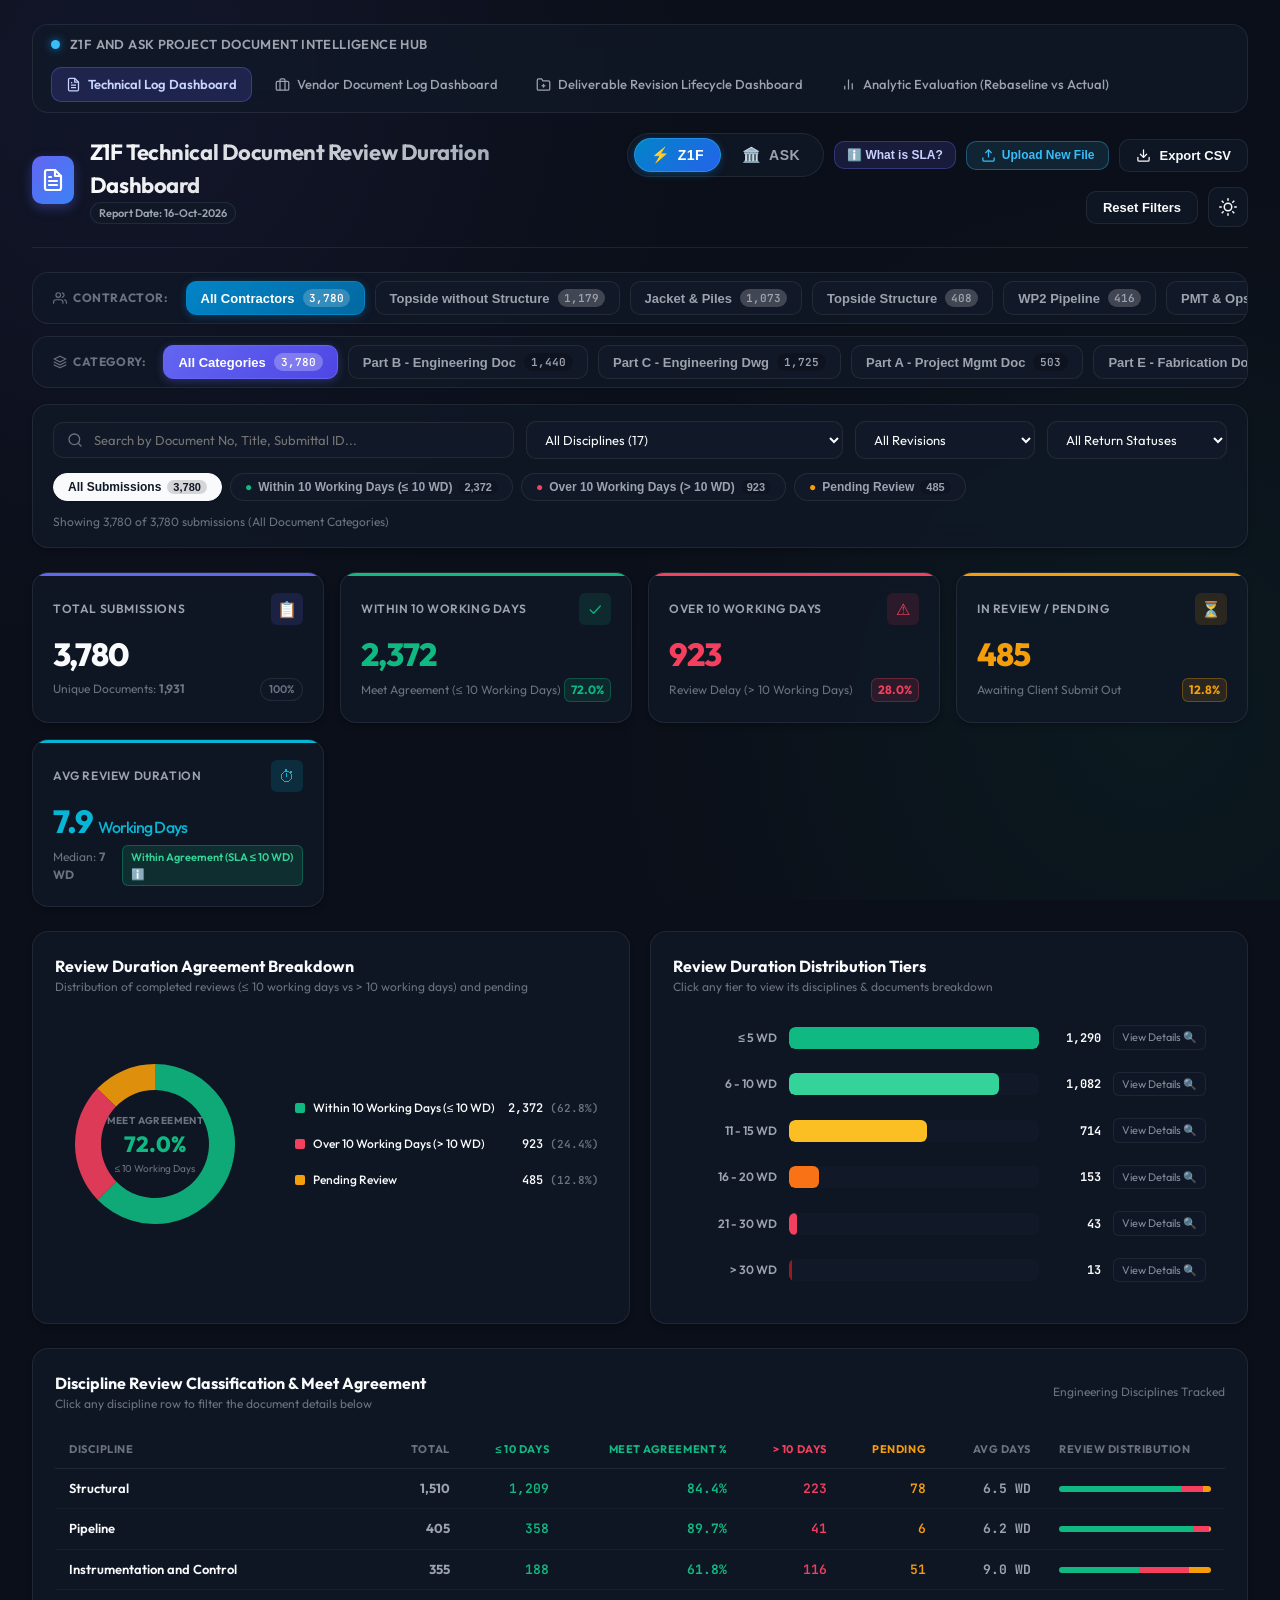
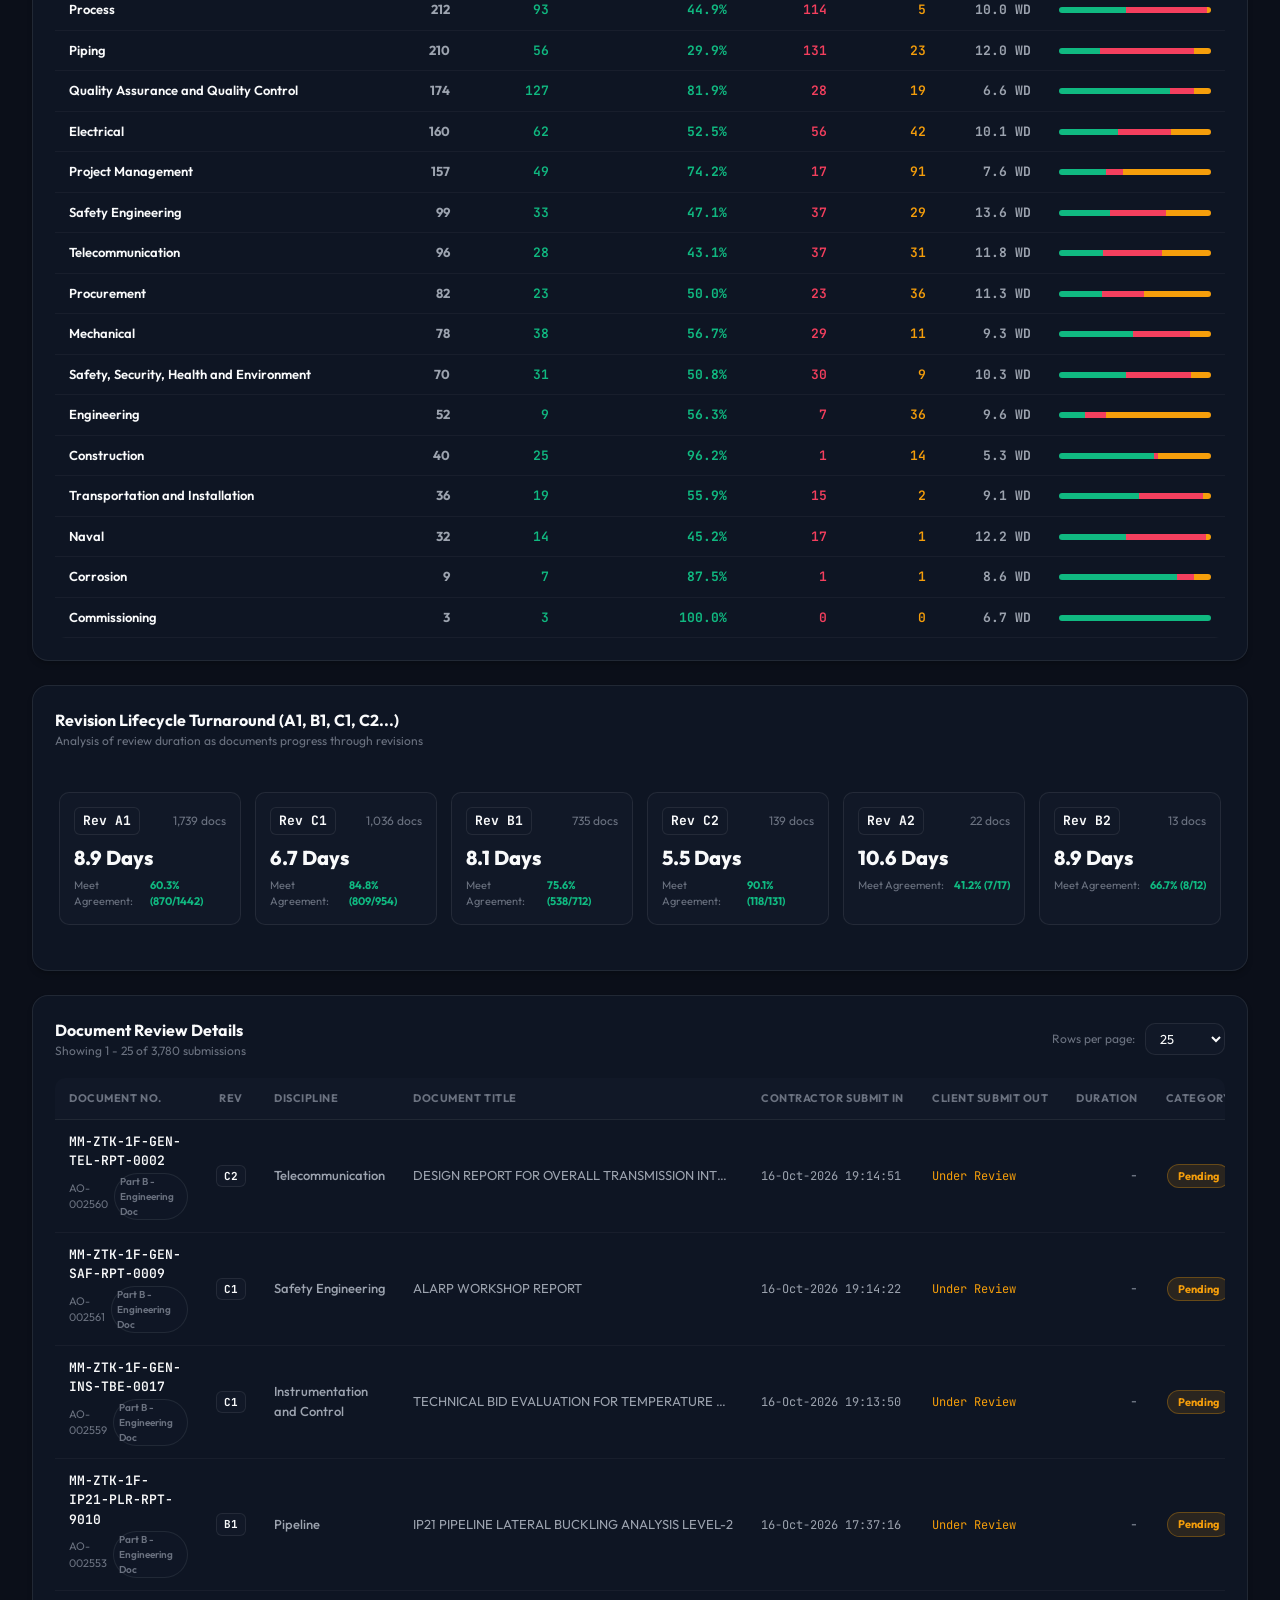
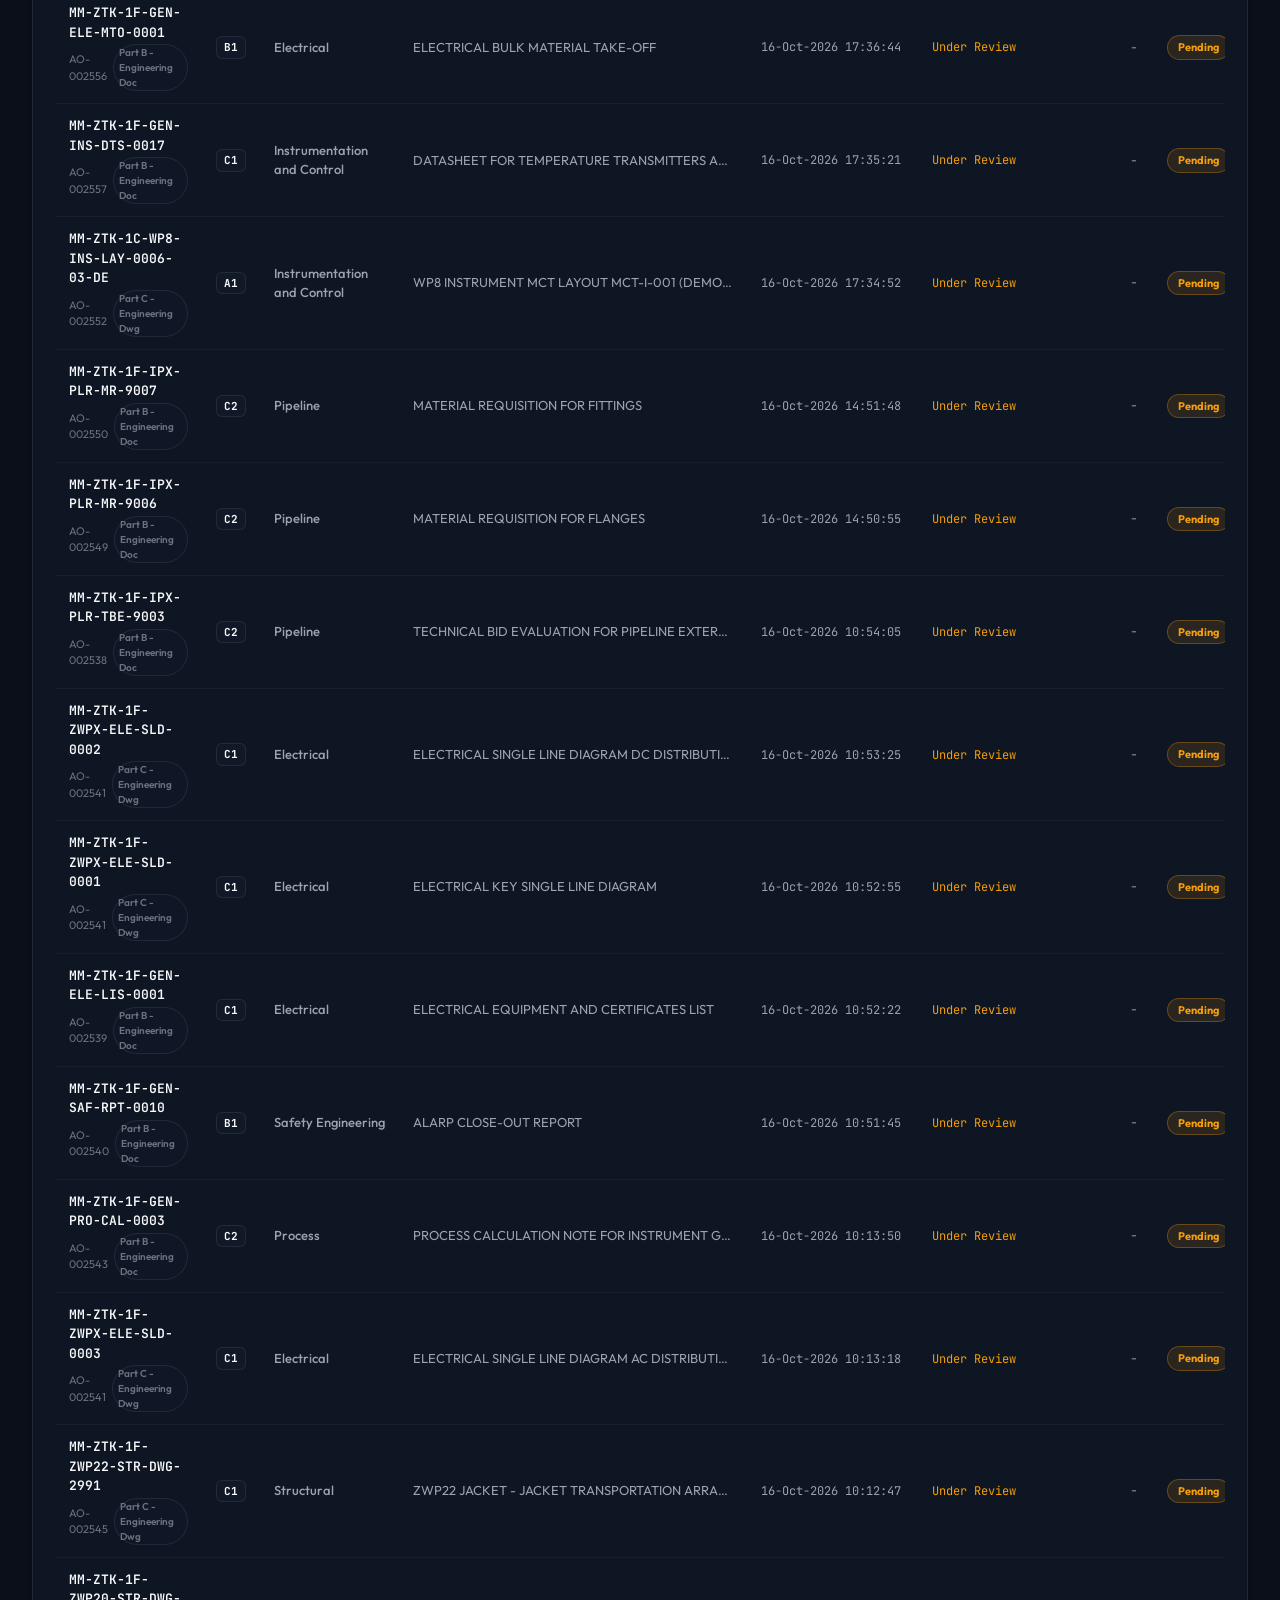
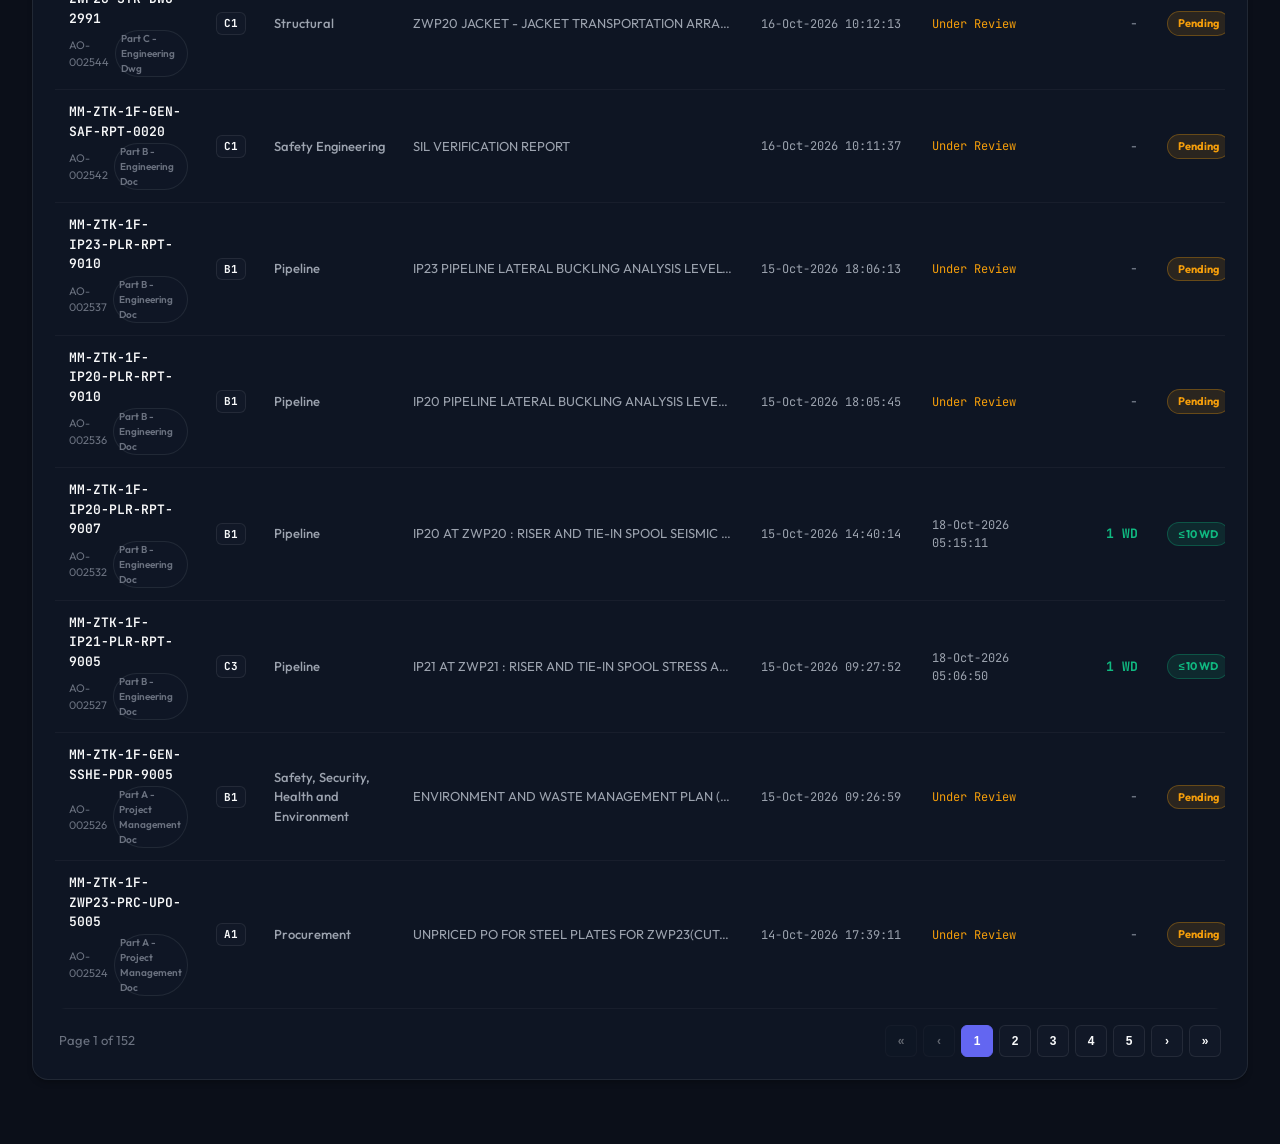
==== commit 1a54b8ef: "Add files via upload" ====
--- a/index.html
+++ b/index.html
@@ -591,7 +591,7 @@
   <script>
     (function() {
       var proj = window.ZDocProjectManager ? window.ZDocProjectManager.getActiveProject() : 'Z1F';
-      var src = (proj === 'ASK') ? 'data/ask/data.js' : 'data/z1f/data.js';
+      var src = (proj === 'ASK') ? 'ask_data.js' : 'z1f_data.js';
       document.write('<script src="' + src + '"><\/script>');
     })();
   </script>
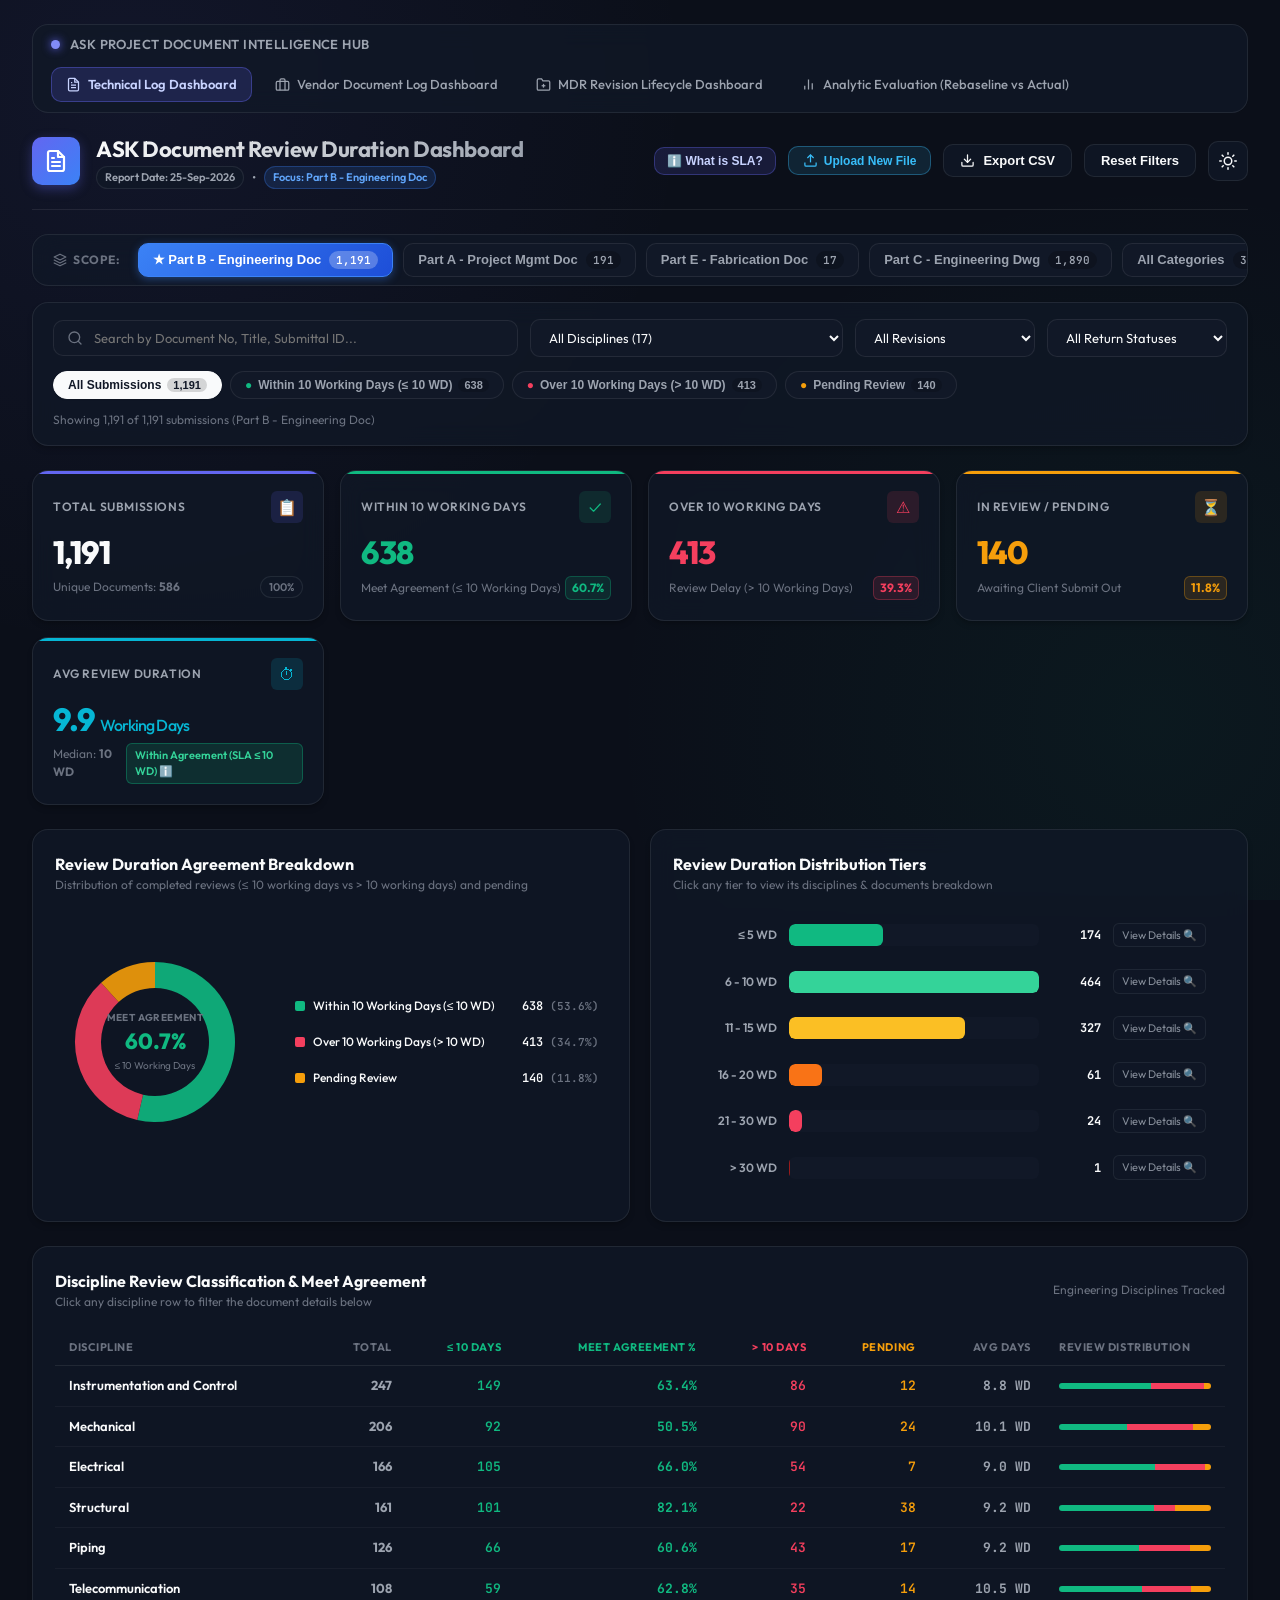
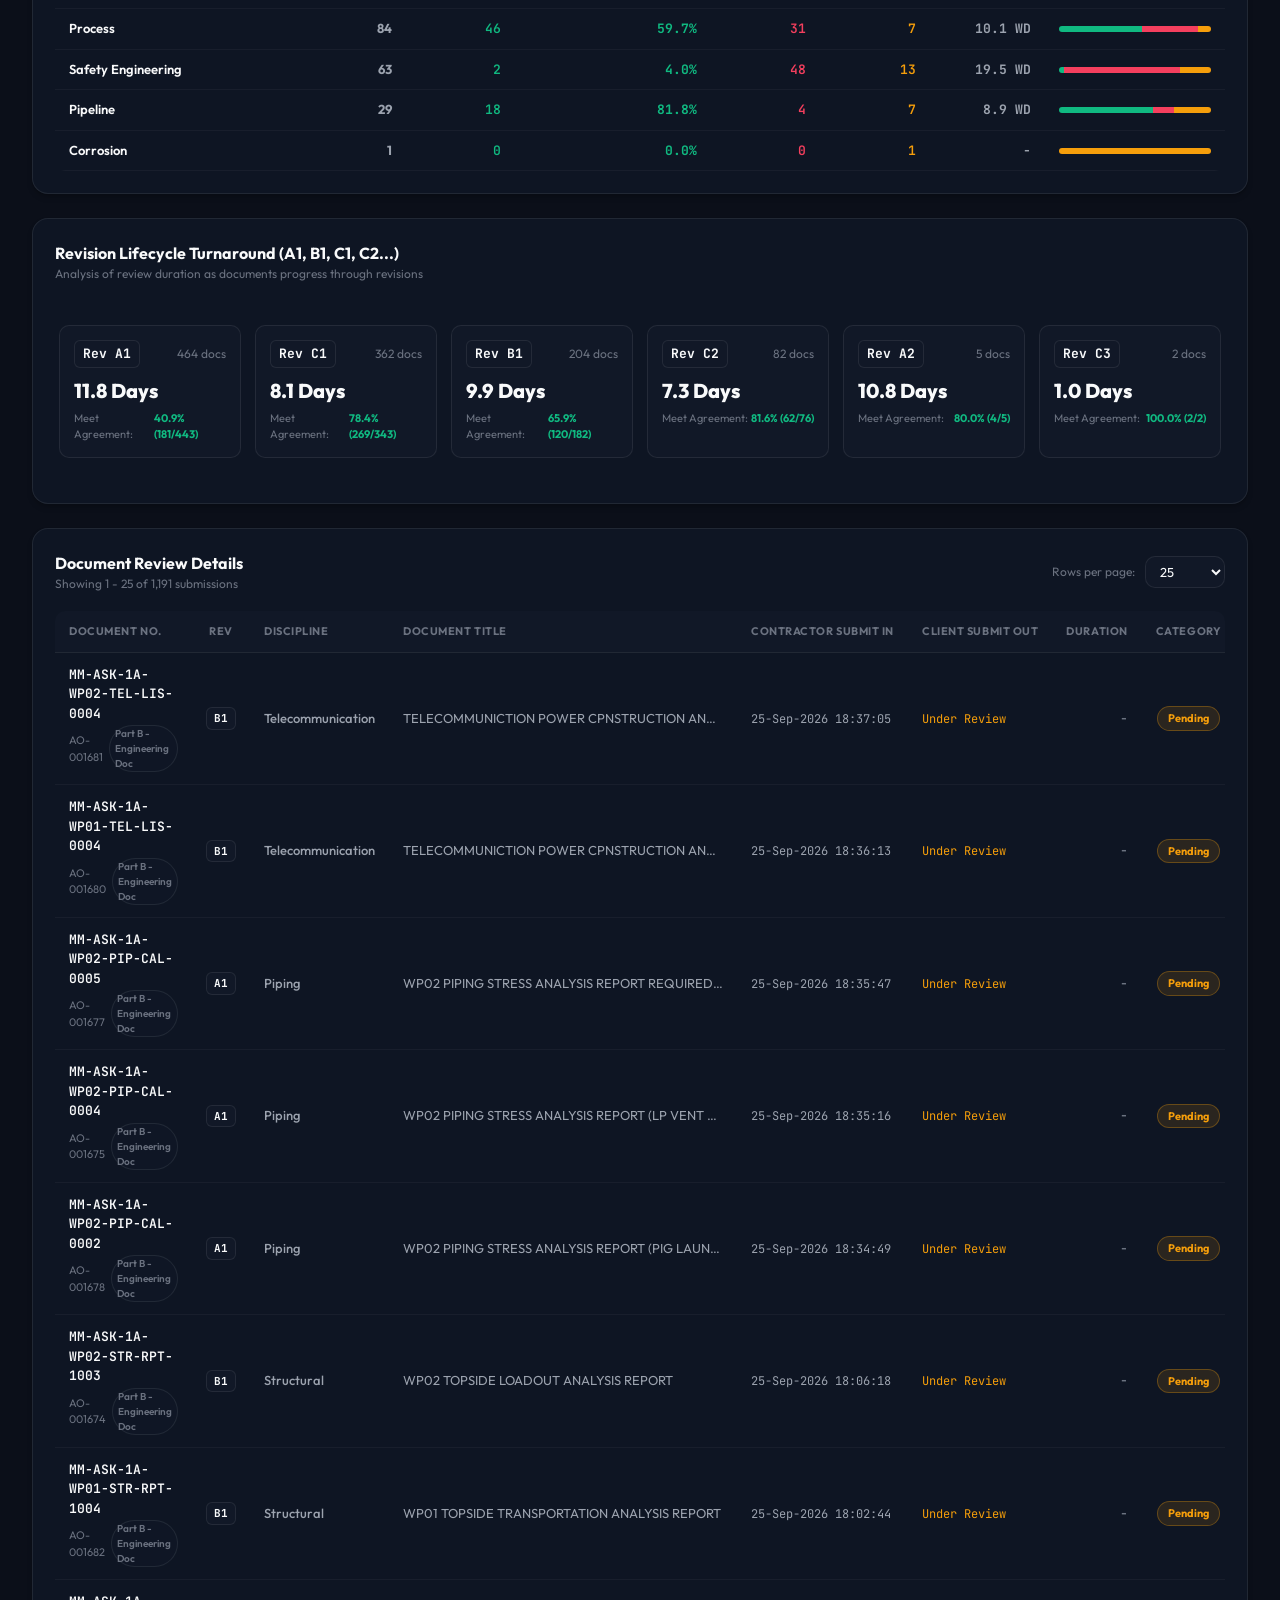
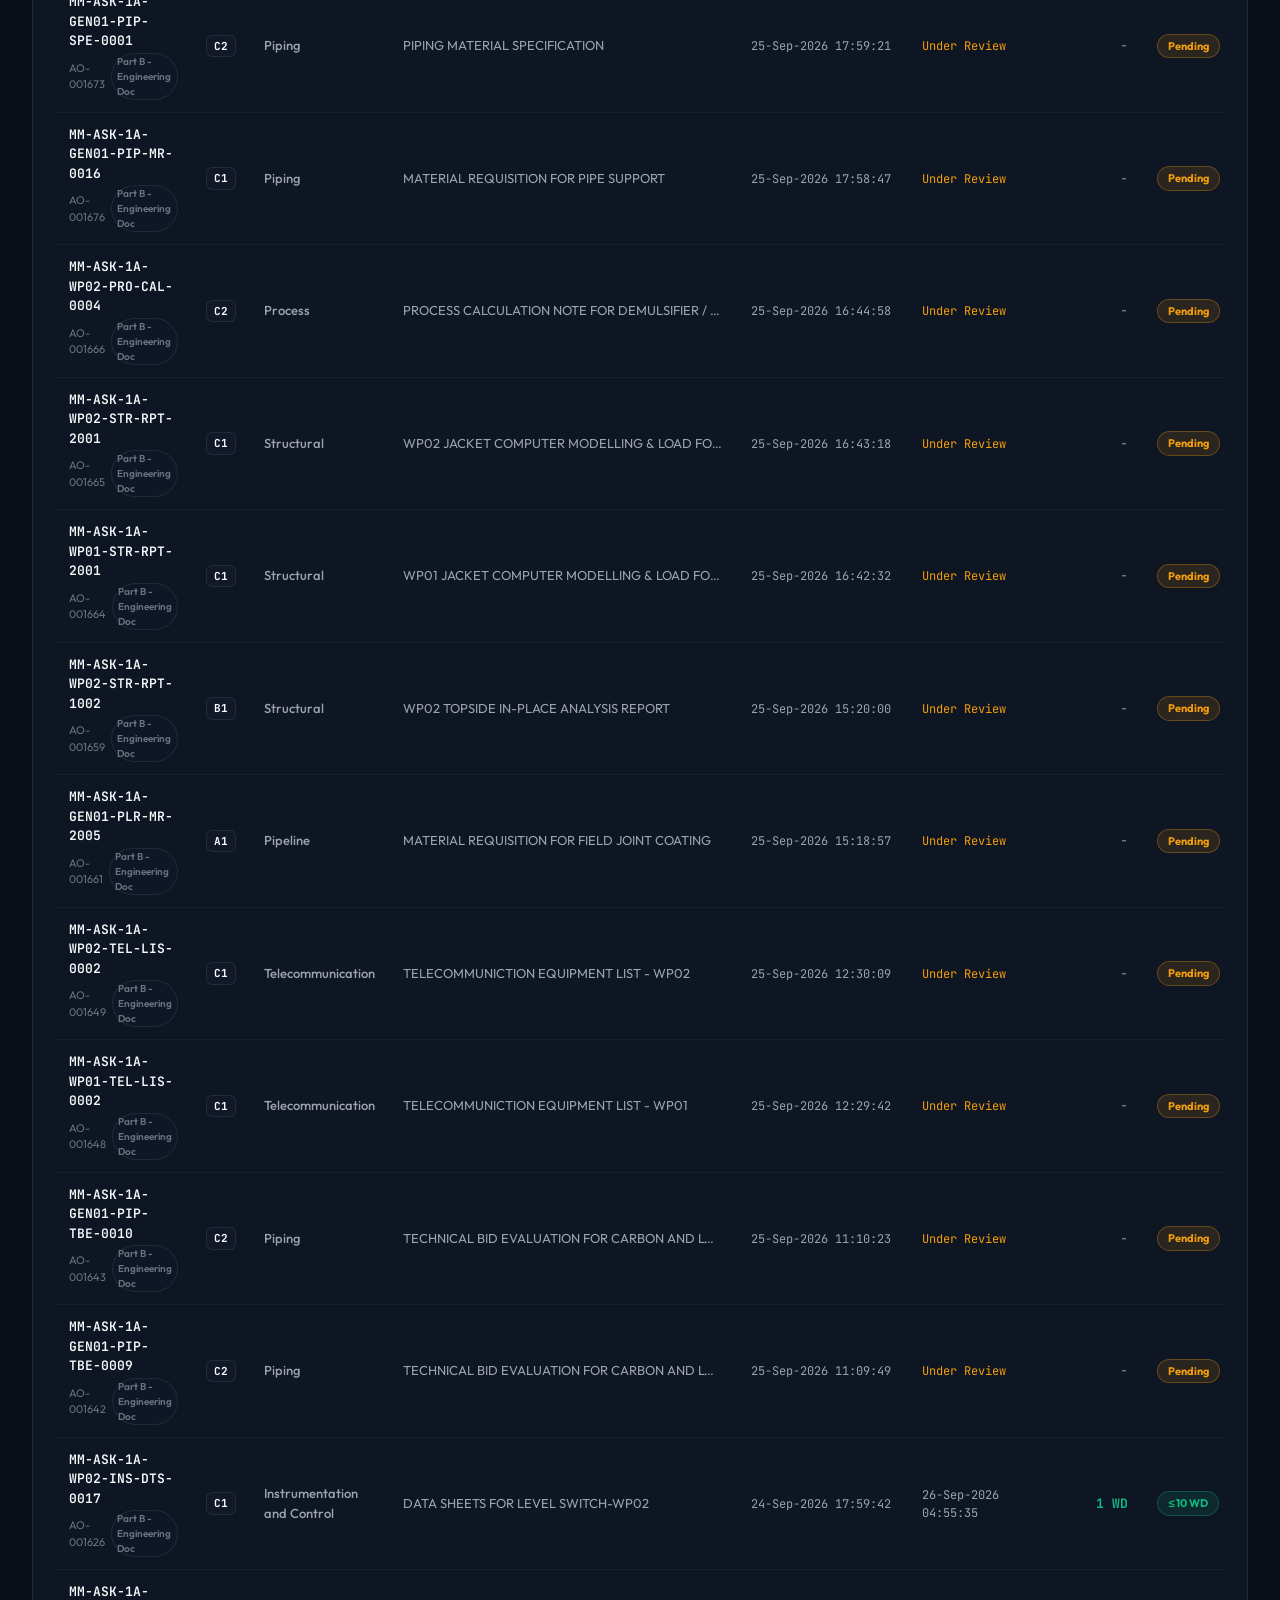
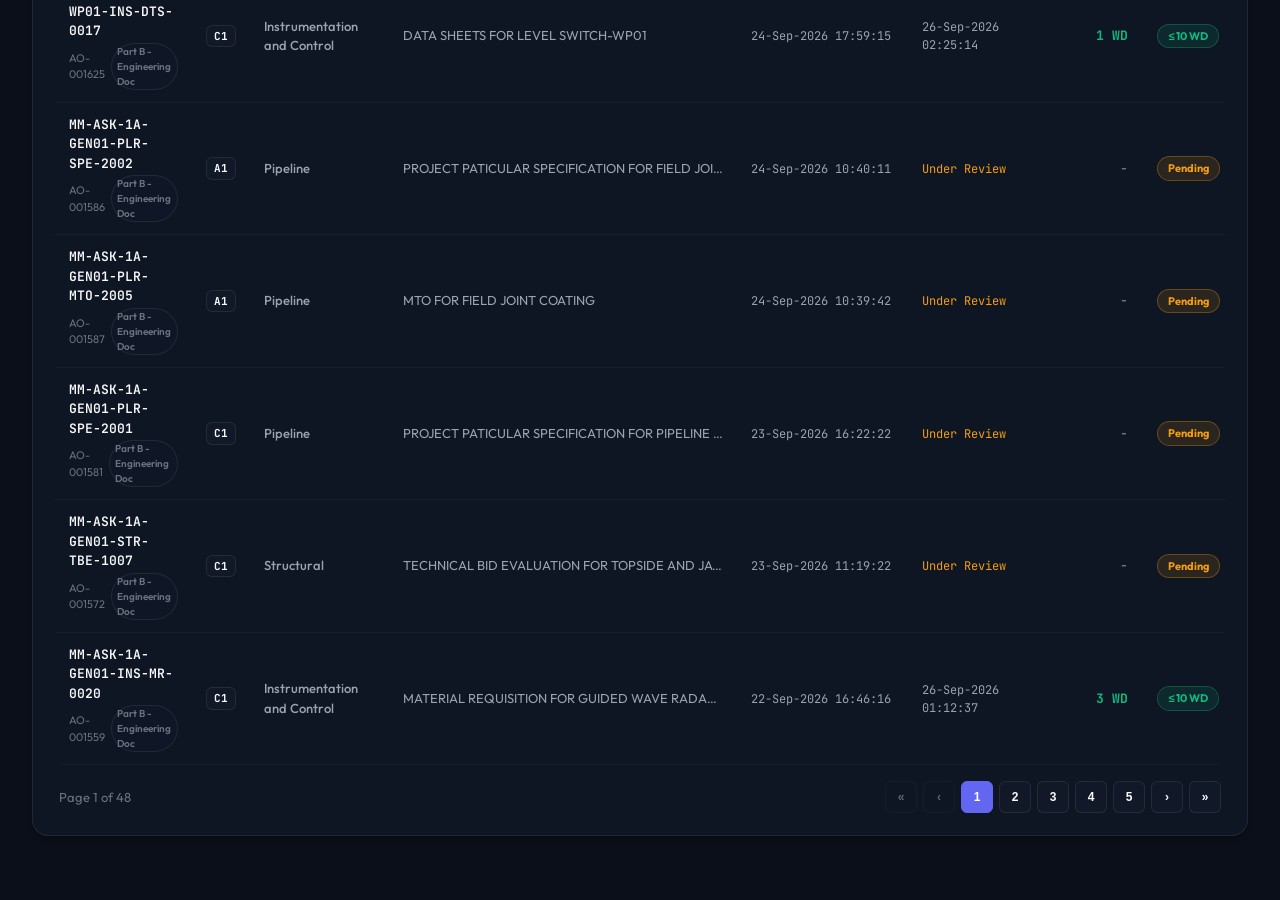
==== commit 91b86f8f: "Add files via upload" ====
--- a/index.html
+++ b/index.html
@@ -3,8 +3,8 @@
 <head>
   <meta charset="UTF-8">
   <meta name="viewport" content="width=device-width, initial-scale=1.0">
-  <title>Z1F Document Review Duration Dashboard | Contractor vs Client Tracking</title>
-  <meta name="description" content="Technical Document review duration tracking dashboard for Z1F Project. Monitors submittal turnaround and Client review times.">
+  <title>ASK Document Review Duration Dashboard | Contractor vs Client Tracking</title>
+  <meta name="description" content="Technical Document review duration tracking dashboard for ASK Project. Monitors submittal turnaround and Client review times.">
   <link rel="stylesheet" href="styles.css">
 </head>
 <body>
@@ -12,8 +12,8 @@
     <!-- Top Nav: Switch between dashboards -->
     <nav class="hub-nav">
       <div class="hub-nav-brand">
-        <span style="width: 9px; height: 9px; border-radius: 50%; background: #38bdf8; box-shadow: 0 0 10px #0284c7; display: inline-block;"></span>
-        <span>Z1F and ASK Project Document Intelligence Hub</span>
+        <span style="width: 9px; height: 9px; border-radius: 50%; background: #818cf8; box-shadow: 0 0 10px #6366f1; display: inline-block;"></span>
+        <span>ASK Project Document Intelligence Hub</span>
       </div>
       <div class="hub-nav-links">
         <a href="index.html" class="nav-tab-link active-tech">
@@ -26,7 +26,7 @@
         </a>
         <a href="index_mdr.html" class="nav-tab-link">
           <svg width="15" height="15" viewBox="0 0 24 24" fill="none" stroke="currentColor" stroke-width="2"><path d="M22 19a2 2 0 0 1-2 2H4a2 2 0 0 1-2-2V5a2 2 0 0 1 2-2h5l2 3h9a2 2 0 0 1 2 2z"></path><line x1="12" y1="11" x2="12" y2="17"></line><line x1="9" y1="14" x2="15" y2="14"></line></svg>
-          Deliverable Revision Lifecycle Dashboard
+          MDR Revision Lifecycle Dashboard
         </a>
         <a href="index_analytics.html" class="nav-tab-link">
           <svg width="15" height="15" viewBox="0 0 24 24" fill="none" stroke="currentColor" stroke-width="2"><line x1="18" y1="20" x2="18" y2="10"></line><line x1="12" y1="20" x2="12" y2="4"></line><line x1="6" y1="20" x2="6" y2="14"></line></svg>
@@ -48,15 +48,17 @@
           </svg>
         </div>
         <div class="brand-title">
-          <h1><span id="projectHeaderTitlePrefix">Z1F</span> Technical Document Review Duration Dashboard</h1>
+          <h1>ASK Document Review Duration Dashboard</h1>
           <div class="brand-subtitle">
-            <span class="badge-tag" id="headerReportDate">Report Date: 16-Oct-2026</span>
+            <span class="badge-tag" id="headerReportDate">Report Date: 18-Sep-2026</span>
+            <span>&bull;</span>
+            <span class="badge-tag" style="background: rgba(59, 130, 246, 0.15); color: #60a5fa; border-color: rgba(59, 130, 246, 0.3);">
+              Focus: Part B - Engineering Doc
+            </span>
           </div>
         </div>
       </div>
       <div class="header-actions">
-        <!-- Project Switcher Pill Group (Z1F vs ASK) -->
-        <div id="projectSwitcher" class="project-switcher-container"></div>
         <button id="openSlaDefBtn" class="btn-sla-info" title="What is SLA? Service Level Agreement Definition">
           ℹ️ What is SLA?
         </button>
@@ -91,38 +93,7 @@
       </div>
     </header>
 
-    <!-- Contractor Scope Navigation Bar (4 Contractor Sets + Combined) -->
-    <nav class="contractor-scope-nav" id="contractorScopeNav" aria-label="Contractor Scope Filter">
-      <div class="contractor-nav-label">
-        <svg width="14" height="14" viewBox="0 0 24 24" fill="none" stroke="currentColor" stroke-width="2" stroke-linecap="round" stroke-linejoin="round">
-          <path d="M17 21v-2a4 4 0 0 0-4-4H5a4 4 0 0 0-4 4v2"></path>
-          <circle cx="9" cy="7" r="4"></circle>
-          <path d="M23 21v-2a4 4 0 0 0-3-3.87"></path>
-          <path d="M16 3.13a4 4 0 0 1 0 7.75"></path>
-        </svg>
-        Contractor:
-      </div>
-      <button class="contractor-tab active" data-contractor="ALL" id="tabContAll">
-        All Contractors <span class="tab-badge" id="tabCountContAll">3,780</span>
-      </button>
-      <button class="contractor-tab" data-contractor="Topside without Structure" id="tabContTopsideNoStr">
-        Topside without Structure <span class="tab-badge" id="tabCountContTopsideNoStr">1,179</span>
-      </button>
-      <button class="contractor-tab" data-contractor="Jacket & Piles" id="tabContJacket">
-        Jacket &amp; Piles <span class="tab-badge" id="tabCountContJacket">1,073</span>
-      </button>
-      <button class="contractor-tab" data-contractor="Topside Structure" id="tabContTopsideStr">
-        Topside Structure <span class="tab-badge" id="tabCountContTopsideStr">420</span>
-      </button>
-      <button class="contractor-tab" data-contractor="WP2 Pipeline" id="tabContPipeline">
-        WP2 Pipeline <span class="tab-badge" id="tabCountContPipeline">416</span>
-      </button>
-      <button class="contractor-tab" data-contractor="Project Management & Ops" id="tabContPJM">
-        PMT &amp; Operations <span class="tab-badge" id="tabCountContPJM">611</span>
-      </button>
-    </nav>
-
-    <!-- Document Category Navigation Bar -->
+    <!-- Document Category Navigation Bar (Part B Focus by default) -->
     <nav class="doc-category-nav" id="docCategoryNav" aria-label="Document Category Filter">
       <div class="doc-category-nav-label">
         <svg width="14" height="14" viewBox="0 0 24 24" fill="none" stroke="currentColor" stroke-width="2" stroke-linecap="round" stroke-linejoin="round">
@@ -130,22 +101,22 @@
           <polyline points="2 17 12 22 22 17"></polyline>
           <polyline points="2 12 12 17 22 12"></polyline>
         </svg>
-        Category:
-      </div>
-      <button class="doc-category-tab active" data-category-scope="ALL" id="tabPartAll">
-        All Categories <span class="tab-badge" id="tabCountPartAll">3,780</span>
+        Scope:
+      </div>
+      <button class="doc-category-tab focus-part-b active" data-category-scope="Part B - Engineering Doc" id="tabPartB">
+        ★ Part B - Engineering Doc <span class="tab-badge" id="tabCountPartB">1,154</span>
       </button>
-      <button class="doc-category-tab focus-part-b" data-category-scope="Part B - Engineering Doc" id="tabPartB">
-        Part B - Engineering Doc <span class="tab-badge" id="tabCountPartB">1,440</span>
+      <button class="doc-category-tab" data-category-scope="Part A - Project Management Doc" id="tabPartA">
+        Part A - Project Mgmt Doc <span class="tab-badge" id="tabCountPartA">174</span>
+      </button>
+      <button class="doc-category-tab" data-category-scope="Part E - Fabrication Doc" id="tabPartE">
+        Part E - Fabrication Doc <span class="tab-badge" id="tabCountPartE">13</span>
       </button>
       <button class="doc-category-tab" data-category-scope="Part C - Engineering Dwg" id="tabPartC">
-        Part C - Engineering Dwg <span class="tab-badge" id="tabCountPartC">1,725</span>
+        Part C - Engineering Dwg <span class="tab-badge" id="tabCountPartC">1,704</span>
       </button>
-      <button class="doc-category-tab" data-category-scope="Part A - Project Management Doc" id="tabPartA">
-        Part A - Project Mgmt Doc <span class="tab-badge" id="tabCountPartA">503</span>
-      </button>
-      <button class="doc-category-tab" data-category-scope="Part E - Fabrication Doc" id="tabPartE">
-        Part E - Fabrication Doc <span class="tab-badge" id="tabCountPartE">73</span>
+      <button class="doc-category-tab" data-category-scope="ALL" id="tabPartAll">
+        All Categories <span class="tab-badge" id="tabCountPartAll">3,046</span>
       </button>
     </nav>
 
@@ -509,7 +480,7 @@
           </div>
           <div>
             <h3 style="margin: 0; font-size: 18px; font-weight: 700; color: var(--text-primary);">Service Level Agreement (SLA) Definition</h3>
-            <p style="margin: 3px 0 0 0; font-size: 12px; color: var(--text-secondary);">Z1F Project Procedural Engineering Turnaround Standards</p>
+            <p style="margin: 3px 0 0 0; font-size: 12px; color: var(--text-secondary);">ASK Project Procedural Engineering Turnaround Standards</p>
           </div>
         </div>
         <button id="slaModalCloseBtn" class="drawer-close" aria-label="Close Modal">&times;</button>
@@ -520,7 +491,7 @@
             <span>🎯</span> Contractual Baseline: 10 Working Days
           </h4>
           <p style="margin: 0; color: var(--text-primary);">
-            <strong>SLA</strong> stands for <strong>Service Level Agreement</strong>. In the Z1F Project, the SLA defines the maximum contractual turnaround period allowed for the <strong>Client Engineering Team</strong> to review and officially return submitted technical &amp; vendor deliverables.
+            <strong>SLA</strong> stands for <strong>Service Level Agreement</strong>. In the ASK Field Development Project, the SLA defines the maximum contractual turnaround period allowed for the <strong>Client Engineering Team</strong> to review and officially return submitted technical &amp; vendor deliverables.
           </p>
         </div>
 
@@ -567,9 +538,9 @@
           <svg width="44" height="44" viewBox="0 0 24 24" fill="none" stroke="#38bdf8" stroke-width="1.8" style="margin-bottom: 12px;"><path d="M21 15v4a2 2 0 0 1-2 2H5a2 2 0 0 1-2-2v-4"></path><polyline points="17 8 12 3 7 8"></polyline><line x1="12" y1="3" x2="12" y2="15"></line></svg>
           <h4 style="margin: 0 0 6px 0; font-size: 15px; color: var(--text-primary);">Drag &amp; Drop your new Excel Report here</h4>
           <p style="margin: 0 0 16px 0; font-size: 12px; color: var(--text-secondary);">
-            Supports Technical Log (<code>.xlsx</code>), Vendor Log (<code>.xls/.xlsx</code>), or EDSR Register (<code>.xlsx/.xlsm</code>)
+            Supports Technical Log (<code>.xlsx</code>), Vendor Log (<code>.xls/.xlsx</code>), or MDR Register (<code>.xlsx</code>)
           </p>
-          <input type="file" id="fileUploadInput" accept=".xlsx,.xls,.xlsm" style="display: none;">
+          <input type="file" id="fileUploadInput" accept=".xlsx,.xls" style="display: none;">
           <button type="button" class="btn btn-secondary" onclick="document.getElementById('fileUploadInput').click()">
             Browse Files...
           </button>
@@ -580,21 +551,14 @@
         </div>
 
         <div style="margin-top: 20px; font-size: 11px; color: var(--text-muted); line-height: 1.5; border-top: 1px solid var(--border-color); padding-top: 14px;">
-          💡 <strong>Automatic Date Detection:</strong> Weekly filenames with changing dates (e.g. <code>Z1F Technical Document Log Report - 16 Oct 26.xlsx</code> or <code>Z1F Vendor Document Log Report - 16 Oct 26.xls</code>) are automatically parsed, recalculated with 10 working days criteria, and reflected immediately on this dashboard.
+          💡 <strong>Automatic Date Detection:</strong> Weekly filenames with changing dates (e.g. <code>ASK Technical Document Log Report - 25 Sep 26.xlsx</code> or <code>ASK Vendor Document Log Report - 25 Sep 26.xls</code>) are automatically parsed, recalculated with 10 working days criteria, and reflected immediately on this dashboard.
         </div>
       </div>
     </div>
   </div>
 
-  <!-- Project Manager & Multi-Project Dataset Bootstrapper -->
-  <script src="project_manager.js"></script>
-  <script>
-    (function() {
-      var proj = window.ZDocProjectManager ? window.ZDocProjectManager.getActiveProject() : 'Z1F';
-      var src = (proj === 'ASK') ? 'ask_data.js' : 'z1f_data.js';
-      document.write('<script src="' + src + '"><\/script>');
-    })();
-  </script>
+  <!-- Load Pre-Compiled Dataset & Dashboard Logic -->
+  <script src="data.js"></script>
   <script src="app.js"></script>
 </body>
 </html>
--- a/styles.css
+++ b/styles.css
@@ -52,59 +52,6 @@
   --transition-normal: 0.25s ease;
 }
 
-/* Project Switcher Styling */
-.project-switcher-container {
-  display: flex;
-  align-items: center;
-  gap: 6px;
-  background: var(--bg-card);
-  border: 1px solid var(--border-color);
-  padding: 4px 6px;
-  border-radius: var(--radius-full);
-  box-shadow: var(--shadow-sm);
-}
-.project-pill-group {
-  display: inline-flex;
-  align-items: center;
-  gap: 4px;
-}
-.project-pill {
-  display: inline-flex;
-  align-items: center;
-  gap: 8px;
-  padding: 7px 16px;
-  border-radius: var(--radius-full);
-  font-size: 14px;
-  font-weight: 700;
-  color: var(--text-secondary);
-  background: transparent;
-  border: 1px solid transparent;
-  cursor: pointer;
-  transition: all var(--transition-fast);
-}
-.project-pill:hover {
-  color: var(--text-primary);
-  background: rgba(255, 255, 255, 0.05);
-}
-.project-pill.active {
-  color: #ffffff;
-  background: linear-gradient(135deg, #0284c7 0%, #2563eb 100%);
-  border-color: rgba(56, 189, 248, 0.4);
-  box-shadow: 0 2px 8px rgba(2, 132, 199, 0.35);
-}
-[data-theme="light"] .project-pill.active {
-  color: #ffffff;
-  background: linear-gradient(135deg, #0284c7 0%, #0369a1 100%);
-}
-.project-pill .proj-icon {
-  font-size: 15px;
-}
-.project-pill .proj-label {
-  font-size: 14px;
-  font-weight: 700;
-  letter-spacing: 0.5px;
-}
-
 [data-theme="light"] {
   --bg-primary: #f8fafc;
   --bg-secondary: #f1f5f9;
@@ -161,12 +108,6 @@
   gap: 16px;
 }
 
-@media (min-width: 1280px) {
-  .app-header {
-    flex-wrap: nowrap;
-  }
-}
-
 .brand-section {
   display: flex;
   align-items: center;
@@ -219,10 +160,7 @@
 .header-actions {
   display: flex;
   align-items: center;
-  gap: 10px;
-  margin-left: auto;
-  justify-content: flex-end;
-  flex-wrap: wrap;
+  gap: 12px;
 }
 
 .btn-icon {
@@ -279,71 +217,6 @@
 .btn-secondary:hover {
   background: var(--bg-card-hover);
   border-color: var(--text-muted);
-}
-
-/* Contractor Scope Selector Bar */
-.contractor-scope-nav {
-  display: flex;
-  align-items: center;
-  gap: 10px;
-  background: var(--bg-card);
-  backdrop-filter: blur(12px);
-  border: 1px solid var(--border-color);
-  border-radius: var(--radius-lg);
-  padding: 8px 12px;
-  margin-bottom: 12px;
-  overflow-x: auto;
-  box-shadow: var(--shadow-sm);
-}
-
-.contractor-nav-label {
-  font-size: 12px;
-  font-weight: 700;
-  color: var(--text-muted);
-  text-transform: uppercase;
-  letter-spacing: 0.05em;
-  padding: 0 8px;
-  white-space: nowrap;
-  display: flex;
-  align-items: center;
-  gap: 6px;
-}
-
-.contractor-tab {
-  background: var(--bg-secondary);
-  border: 1px solid var(--border-color);
-  color: var(--text-secondary);
-  padding: 7px 14px;
-  border-radius: var(--radius-md);
-  font-size: 13px;
-  font-weight: 600;
-  cursor: pointer;
-  display: inline-flex;
-  align-items: center;
-  gap: 8px;
-  white-space: nowrap;
-  transition: all var(--transition-fast);
-}
-
-.contractor-tab:hover {
-  background: var(--bg-card-hover);
-  color: var(--text-primary);
-  border-color: var(--text-muted);
-}
-
-.contractor-tab.active {
-  background: linear-gradient(135deg, #0284c7, #0369a1);
-  color: #ffffff;
-  border-color: #0284c7;
-  box-shadow: 0 2px 8px rgba(2, 132, 199, 0.35);
-}
-
-.contractor-tab .tab-badge {
-  background: rgba(255, 255, 255, 0.2);
-  color: inherit;
-  padding: 2px 6px;
-  border-radius: var(--radius-full);
-  font-size: 11px;
 }
 
 /* Document Category Selector Bar */
@@ -1627,36 +1500,6 @@
 }
 
 /* Category & Package Sliding Bars in Light Mode */
-[data-theme="light"] .contractor-scope-nav {
-  background: #ffffff;
-  border-color: #cbd5e1;
-  box-shadow: 0 1px 3px rgba(0, 0, 0, 0.05);
-}
-
-[data-theme="light"] .contractor-nav-label {
-  color: #0f172a;
-  font-weight: 700;
-}
-
-[data-theme="light"] .contractor-tab {
-  background: #f8fafc;
-  border-color: #cbd5e1;
-  color: #334155;
-  font-weight: 600;
-}
-
-[data-theme="light"] .contractor-tab:hover {
-  background: #f1f5f9;
-  color: #0f172a;
-  border-color: #94a3b8;
-}
-
-[data-theme="light"] .contractor-tab.active {
-  background: #0284c7;
-  color: #ffffff;
-  border-color: #0284c7;
-}
-
 [data-theme="light"] .doc-category-nav {
   background: #ffffff;
   border-color: #cbd5e1;
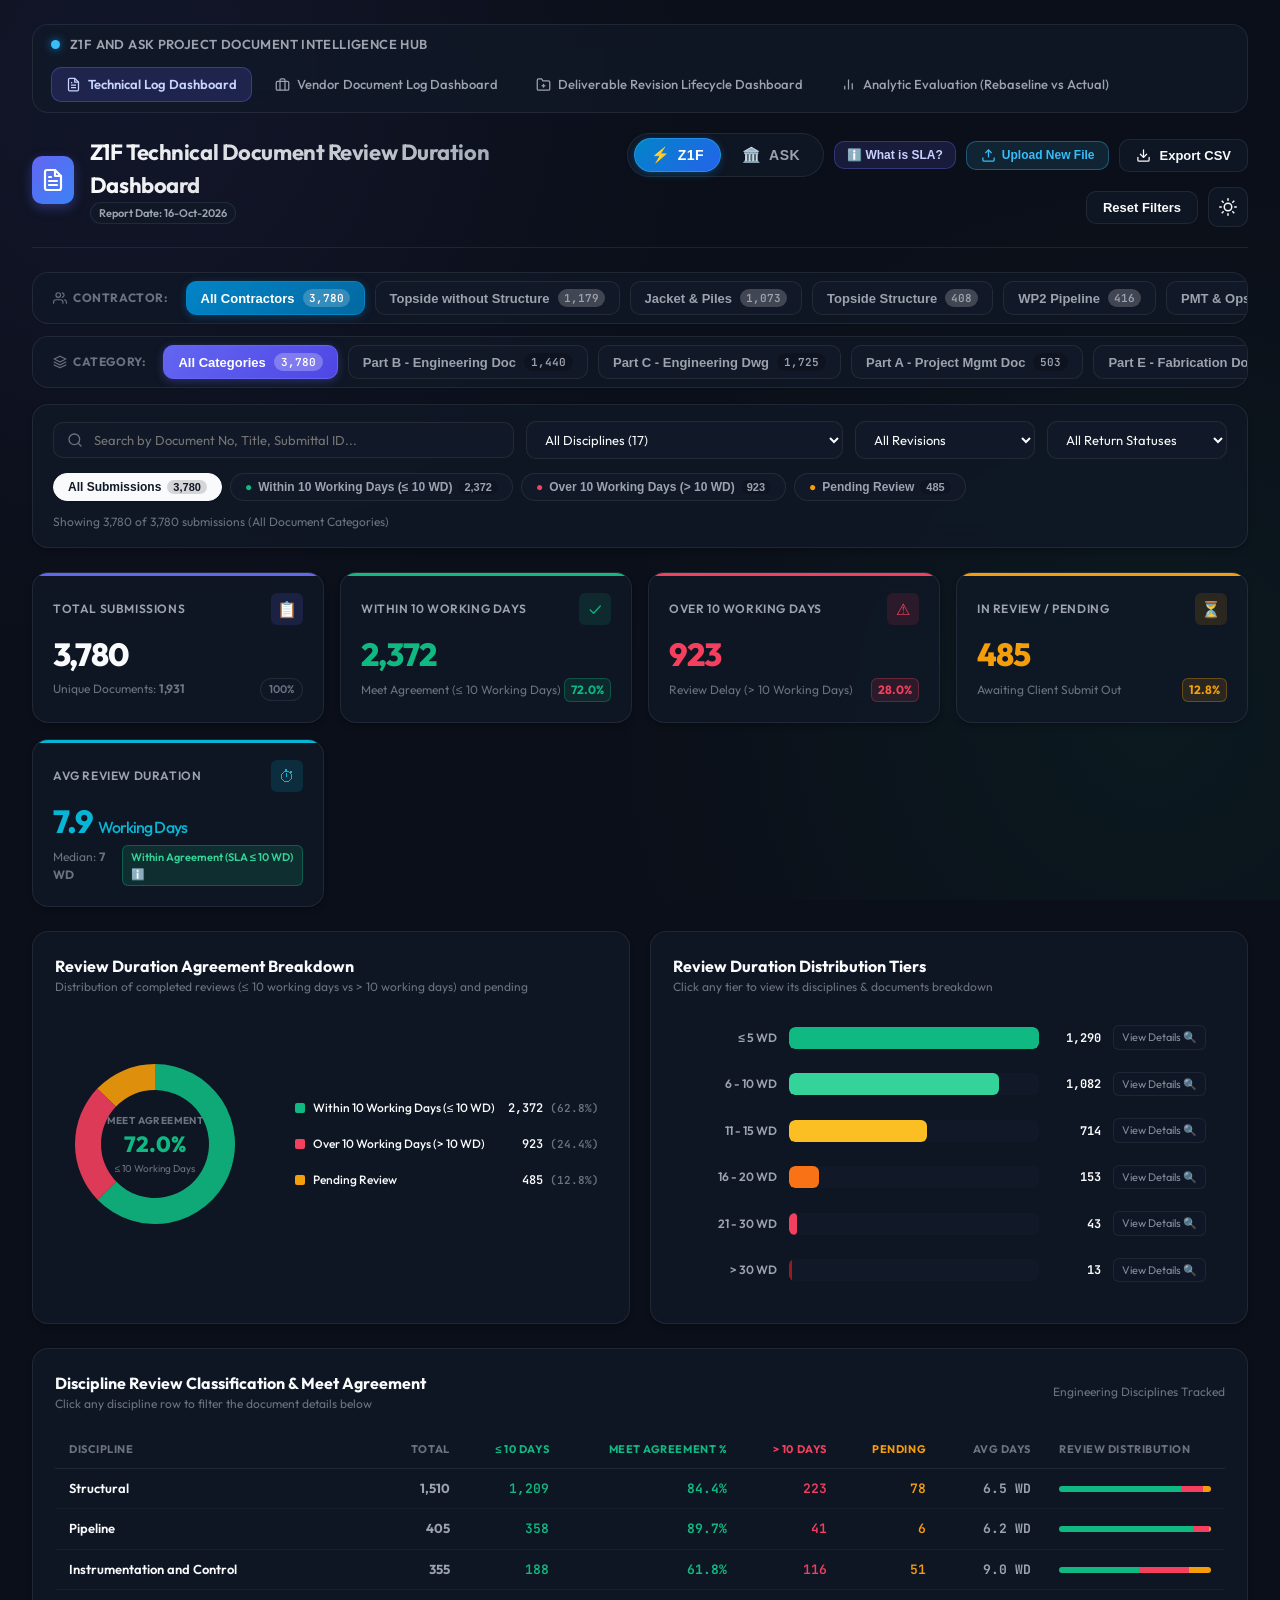
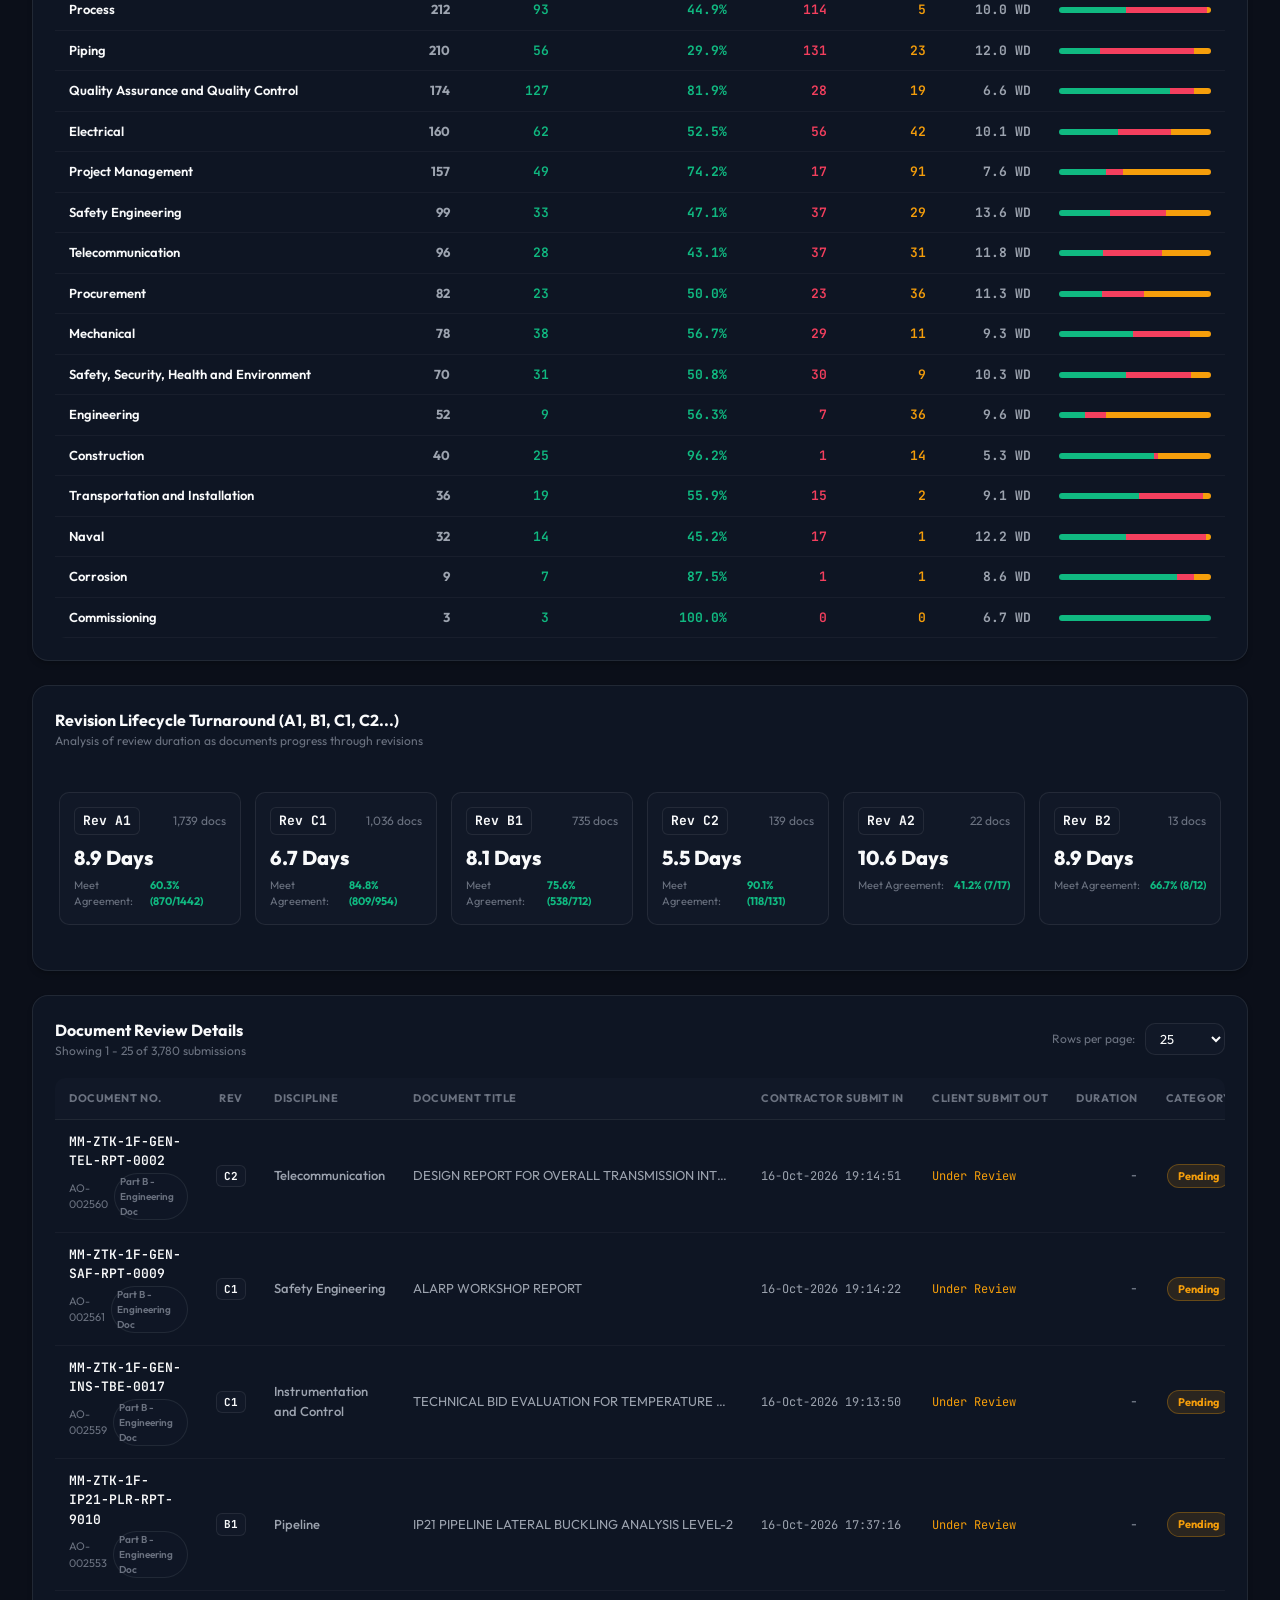
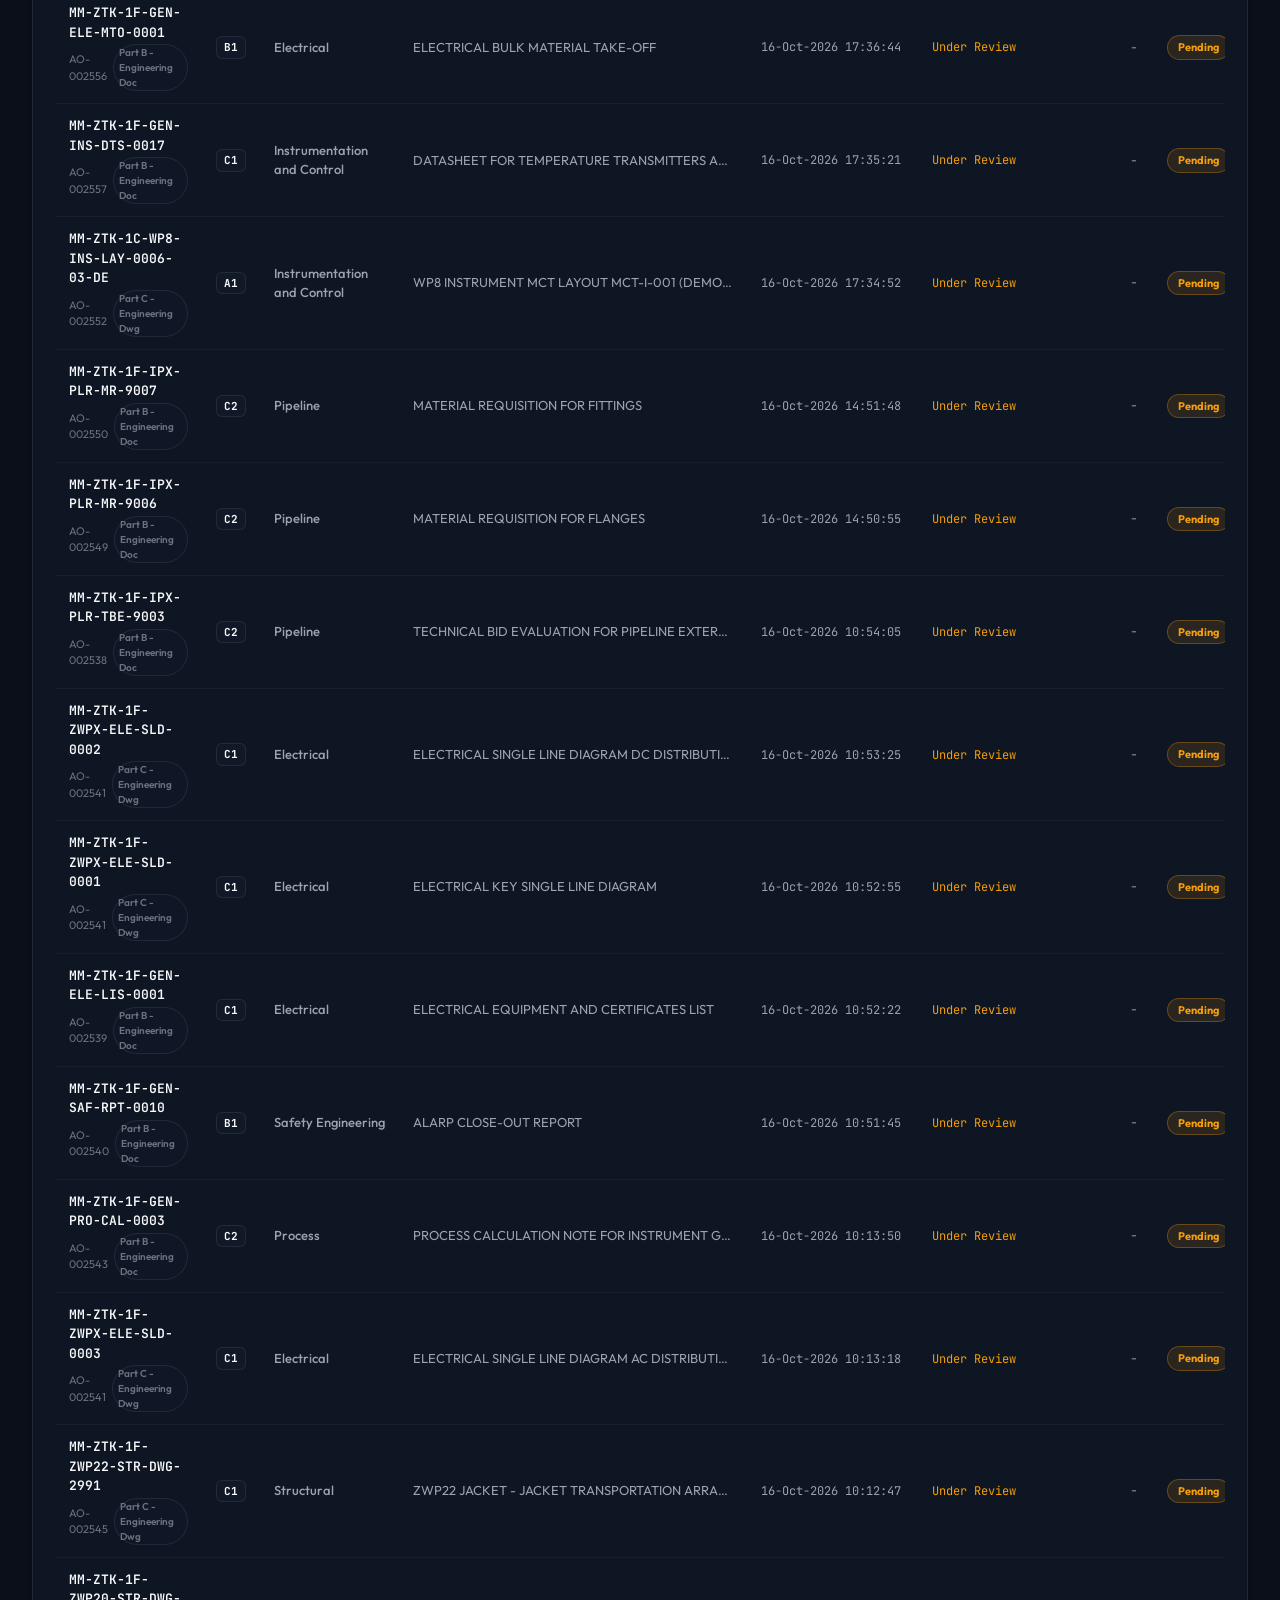
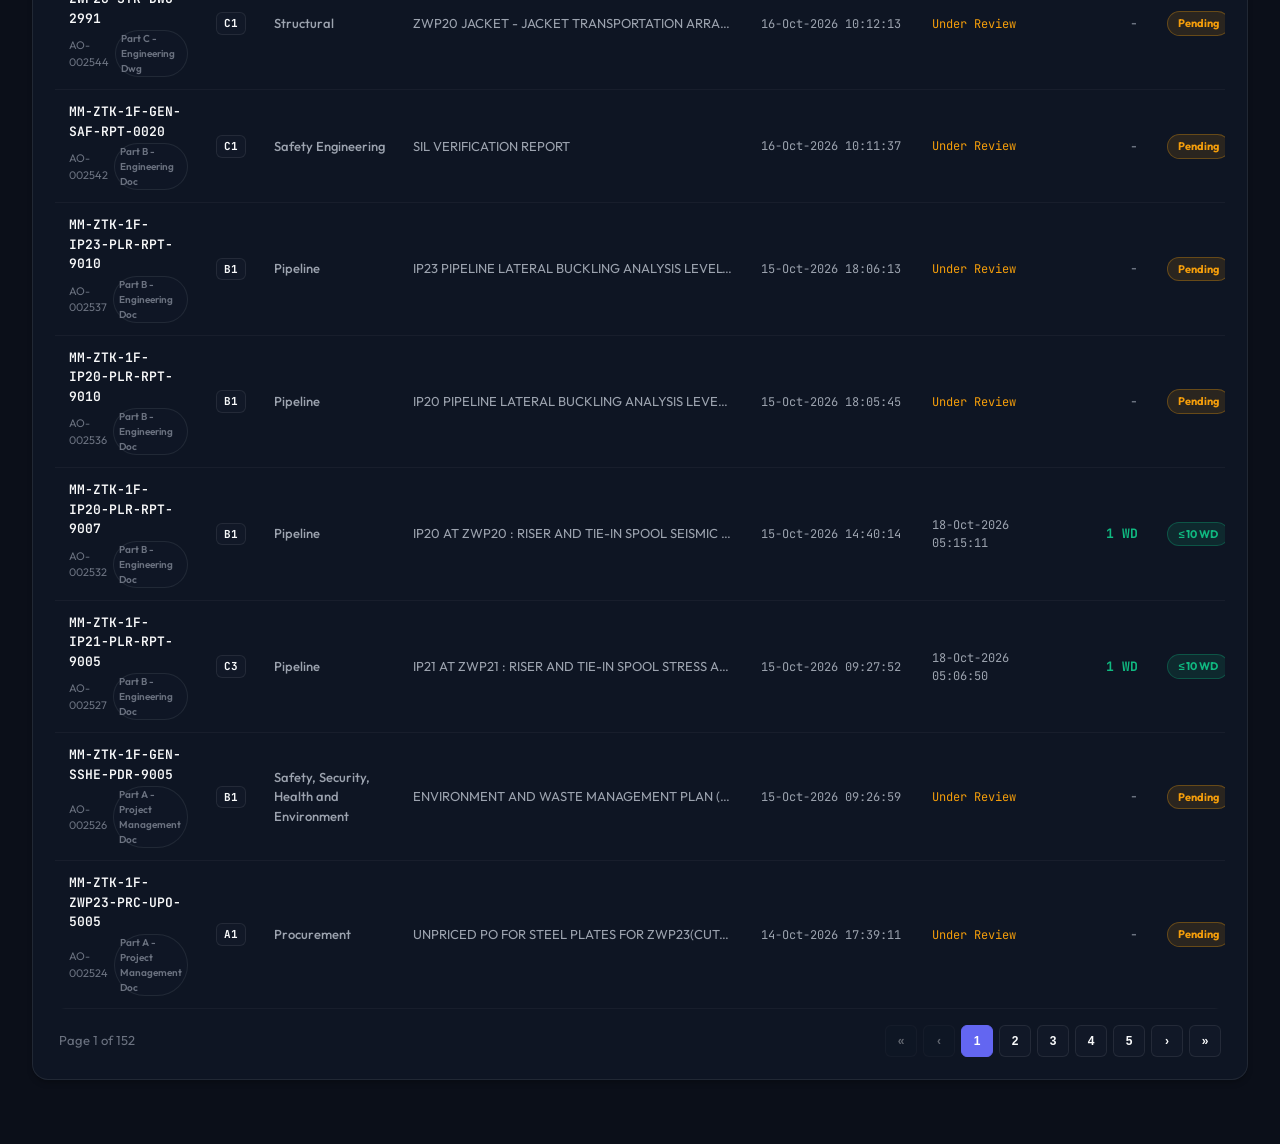
==== commit 5eae1890: "Add files via upload" ====
--- a/index.html
+++ b/index.html
@@ -3,8 +3,8 @@
 <head>
   <meta charset="UTF-8">
   <meta name="viewport" content="width=device-width, initial-scale=1.0">
-  <title>ASK Document Review Duration Dashboard | Contractor vs Client Tracking</title>
-  <meta name="description" content="Technical Document review duration tracking dashboard for ASK Project. Monitors submittal turnaround and Client review times.">
+  <title>Z1F Document Review Duration Dashboard | Contractor vs Client Tracking</title>
+  <meta name="description" content="Technical Document review duration tracking dashboard for Z1F Project. Monitors submittal turnaround and Client review times.">
   <link rel="stylesheet" href="styles.css">
 </head>
 <body>
@@ -12,8 +12,8 @@
     <!-- Top Nav: Switch between dashboards -->
     <nav class="hub-nav">
       <div class="hub-nav-brand">
-        <span style="width: 9px; height: 9px; border-radius: 50%; background: #818cf8; box-shadow: 0 0 10px #6366f1; display: inline-block;"></span>
-        <span>ASK Project Document Intelligence Hub</span>
+        <span style="width: 9px; height: 9px; border-radius: 50%; background: #38bdf8; box-shadow: 0 0 10px #0284c7; display: inline-block;"></span>
+        <span>Z1F and ASK Project Document Intelligence Hub</span>
       </div>
       <div class="hub-nav-links">
         <a href="index.html" class="nav-tab-link active-tech">
@@ -26,7 +26,7 @@
         </a>
         <a href="index_mdr.html" class="nav-tab-link">
           <svg width="15" height="15" viewBox="0 0 24 24" fill="none" stroke="currentColor" stroke-width="2"><path d="M22 19a2 2 0 0 1-2 2H4a2 2 0 0 1-2-2V5a2 2 0 0 1 2-2h5l2 3h9a2 2 0 0 1 2 2z"></path><line x1="12" y1="11" x2="12" y2="17"></line><line x1="9" y1="14" x2="15" y2="14"></line></svg>
-          MDR Revision Lifecycle Dashboard
+          Deliverable Revision Lifecycle Dashboard
         </a>
         <a href="index_analytics.html" class="nav-tab-link">
           <svg width="15" height="15" viewBox="0 0 24 24" fill="none" stroke="currentColor" stroke-width="2"><line x1="18" y1="20" x2="18" y2="10"></line><line x1="12" y1="20" x2="12" y2="4"></line><line x1="6" y1="20" x2="6" y2="14"></line></svg>
@@ -48,17 +48,15 @@
           </svg>
         </div>
         <div class="brand-title">
-          <h1>ASK Document Review Duration Dashboard</h1>
+          <h1><span id="projectHeaderTitlePrefix">Z1F</span> Technical Document Review Duration Dashboard</h1>
           <div class="brand-subtitle">
-            <span class="badge-tag" id="headerReportDate">Report Date: 18-Sep-2026</span>
-            <span>&bull;</span>
-            <span class="badge-tag" style="background: rgba(59, 130, 246, 0.15); color: #60a5fa; border-color: rgba(59, 130, 246, 0.3);">
-              Focus: Part B - Engineering Doc
-            </span>
+            <span class="badge-tag" id="headerReportDate">Report Date: 16-Oct-2026</span>
           </div>
         </div>
       </div>
       <div class="header-actions">
+        <!-- Project Switcher Pill Group (Z1F vs ASK) -->
+        <div id="projectSwitcher" class="project-switcher-container"></div>
         <button id="openSlaDefBtn" class="btn-sla-info" title="What is SLA? Service Level Agreement Definition">
           ℹ️ What is SLA?
         </button>
@@ -93,7 +91,38 @@
       </div>
     </header>
 
-    <!-- Document Category Navigation Bar (Part B Focus by default) -->
+    <!-- Contractor Scope Navigation Bar (4 Contractor Sets + Combined) -->
+    <nav class="contractor-scope-nav" id="contractorScopeNav" aria-label="Contractor Scope Filter">
+      <div class="contractor-nav-label">
+        <svg width="14" height="14" viewBox="0 0 24 24" fill="none" stroke="currentColor" stroke-width="2" stroke-linecap="round" stroke-linejoin="round">
+          <path d="M17 21v-2a4 4 0 0 0-4-4H5a4 4 0 0 0-4 4v2"></path>
+          <circle cx="9" cy="7" r="4"></circle>
+          <path d="M23 21v-2a4 4 0 0 0-3-3.87"></path>
+          <path d="M16 3.13a4 4 0 0 1 0 7.75"></path>
+        </svg>
+        Contractor:
+      </div>
+      <button class="contractor-tab active" data-contractor="ALL" id="tabContAll">
+        All Contractors <span class="tab-badge" id="tabCountContAll">3,780</span>
+      </button>
+      <button class="contractor-tab" data-contractor="Topside without Structure" id="tabContTopsideNoStr">
+        Topside without Structure <span class="tab-badge" id="tabCountContTopsideNoStr">1,179</span>
+      </button>
+      <button class="contractor-tab" data-contractor="Jacket & Piles" id="tabContJacket">
+        Jacket &amp; Piles <span class="tab-badge" id="tabCountContJacket">1,073</span>
+      </button>
+      <button class="contractor-tab" data-contractor="Topside Structure" id="tabContTopsideStr">
+        Topside Structure <span class="tab-badge" id="tabCountContTopsideStr">420</span>
+      </button>
+      <button class="contractor-tab" data-contractor="WP2 Pipeline" id="tabContPipeline">
+        WP2 Pipeline <span class="tab-badge" id="tabCountContPipeline">416</span>
+      </button>
+      <button class="contractor-tab" data-contractor="Project Management & Ops" id="tabContPJM">
+        PMT &amp; Operations <span class="tab-badge" id="tabCountContPJM">611</span>
+      </button>
+    </nav>
+
+    <!-- Document Category Navigation Bar -->
     <nav class="doc-category-nav" id="docCategoryNav" aria-label="Document Category Filter">
       <div class="doc-category-nav-label">
         <svg width="14" height="14" viewBox="0 0 24 24" fill="none" stroke="currentColor" stroke-width="2" stroke-linecap="round" stroke-linejoin="round">
@@ -101,22 +130,22 @@
           <polyline points="2 17 12 22 22 17"></polyline>
           <polyline points="2 12 12 17 22 12"></polyline>
         </svg>
-        Scope:
-      </div>
-      <button class="doc-category-tab focus-part-b active" data-category-scope="Part B - Engineering Doc" id="tabPartB">
-        ★ Part B - Engineering Doc <span class="tab-badge" id="tabCountPartB">1,154</span>
+        Category:
+      </div>
+      <button class="doc-category-tab active" data-category-scope="ALL" id="tabPartAll">
+        All Categories <span class="tab-badge" id="tabCountPartAll">3,780</span>
+      </button>
+      <button class="doc-category-tab focus-part-b" data-category-scope="Part B - Engineering Doc" id="tabPartB">
+        Part B - Engineering Doc <span class="tab-badge" id="tabCountPartB">1,440</span>
+      </button>
+      <button class="doc-category-tab" data-category-scope="Part C - Engineering Dwg" id="tabPartC">
+        Part C - Engineering Dwg <span class="tab-badge" id="tabCountPartC">1,725</span>
       </button>
       <button class="doc-category-tab" data-category-scope="Part A - Project Management Doc" id="tabPartA">
-        Part A - Project Mgmt Doc <span class="tab-badge" id="tabCountPartA">174</span>
+        Part A - Project Mgmt Doc <span class="tab-badge" id="tabCountPartA">503</span>
       </button>
       <button class="doc-category-tab" data-category-scope="Part E - Fabrication Doc" id="tabPartE">
-        Part E - Fabrication Doc <span class="tab-badge" id="tabCountPartE">13</span>
-      </button>
-      <button class="doc-category-tab" data-category-scope="Part C - Engineering Dwg" id="tabPartC">
-        Part C - Engineering Dwg <span class="tab-badge" id="tabCountPartC">1,704</span>
-      </button>
-      <button class="doc-category-tab" data-category-scope="ALL" id="tabPartAll">
-        All Categories <span class="tab-badge" id="tabCountPartAll">3,046</span>
+        Part E - Fabrication Doc <span class="tab-badge" id="tabCountPartE">73</span>
       </button>
     </nav>
 
@@ -480,7 +509,7 @@
           </div>
           <div>
             <h3 style="margin: 0; font-size: 18px; font-weight: 700; color: var(--text-primary);">Service Level Agreement (SLA) Definition</h3>
-            <p style="margin: 3px 0 0 0; font-size: 12px; color: var(--text-secondary);">ASK Project Procedural Engineering Turnaround Standards</p>
+            <p style="margin: 3px 0 0 0; font-size: 12px; color: var(--text-secondary);">Z1F Project Procedural Engineering Turnaround Standards</p>
           </div>
         </div>
         <button id="slaModalCloseBtn" class="drawer-close" aria-label="Close Modal">&times;</button>
@@ -491,7 +520,7 @@
             <span>🎯</span> Contractual Baseline: 10 Working Days
           </h4>
           <p style="margin: 0; color: var(--text-primary);">
-            <strong>SLA</strong> stands for <strong>Service Level Agreement</strong>. In the ASK Field Development Project, the SLA defines the maximum contractual turnaround period allowed for the <strong>Client Engineering Team</strong> to review and officially return submitted technical &amp; vendor deliverables.
+            <strong>SLA</strong> stands for <strong>Service Level Agreement</strong>. In the Z1F Project, the SLA defines the maximum contractual turnaround period allowed for the <strong>Client Engineering Team</strong> to review and officially return submitted technical &amp; vendor deliverables.
           </p>
         </div>
 
@@ -538,9 +567,9 @@
           <svg width="44" height="44" viewBox="0 0 24 24" fill="none" stroke="#38bdf8" stroke-width="1.8" style="margin-bottom: 12px;"><path d="M21 15v4a2 2 0 0 1-2 2H5a2 2 0 0 1-2-2v-4"></path><polyline points="17 8 12 3 7 8"></polyline><line x1="12" y1="3" x2="12" y2="15"></line></svg>
           <h4 style="margin: 0 0 6px 0; font-size: 15px; color: var(--text-primary);">Drag &amp; Drop your new Excel Report here</h4>
           <p style="margin: 0 0 16px 0; font-size: 12px; color: var(--text-secondary);">
-            Supports Technical Log (<code>.xlsx</code>), Vendor Log (<code>.xls/.xlsx</code>), or MDR Register (<code>.xlsx</code>)
+            Supports Technical Log (<code>.xlsx</code>), Vendor Log (<code>.xls/.xlsx</code>), or EDSR Register (<code>.xlsx/.xlsm</code>)
           </p>
-          <input type="file" id="fileUploadInput" accept=".xlsx,.xls" style="display: none;">
+          <input type="file" id="fileUploadInput" accept=".xlsx,.xls,.xlsm" style="display: none;">
           <button type="button" class="btn btn-secondary" onclick="document.getElementById('fileUploadInput').click()">
             Browse Files...
           </button>
@@ -551,14 +580,21 @@
         </div>
 
         <div style="margin-top: 20px; font-size: 11px; color: var(--text-muted); line-height: 1.5; border-top: 1px solid var(--border-color); padding-top: 14px;">
-          💡 <strong>Automatic Date Detection:</strong> Weekly filenames with changing dates (e.g. <code>ASK Technical Document Log Report - 25 Sep 26.xlsx</code> or <code>ASK Vendor Document Log Report - 25 Sep 26.xls</code>) are automatically parsed, recalculated with 10 working days criteria, and reflected immediately on this dashboard.
+          💡 <strong>Automatic Date Detection:</strong> Weekly filenames with changing dates (e.g. <code>Z1F Technical Document Log Report - 16 Oct 26.xlsx</code> or <code>Z1F Vendor Document Log Report - 16 Oct 26.xls</code>) are automatically parsed, recalculated with 10 working days criteria, and reflected immediately on this dashboard.
         </div>
       </div>
     </div>
   </div>
 
-  <!-- Load Pre-Compiled Dataset & Dashboard Logic -->
-  <script src="data.js"></script>
+  <!-- Project Manager & Multi-Project Dataset Bootstrapper -->
+  <script src="project_manager.js"></script>
+  <script>
+    (function() {
+      var proj = window.ZDocProjectManager ? window.ZDocProjectManager.getActiveProject() : 'Z1F';
+      var src = (proj === 'ASK') ? 'ask_data.js' : 'z1f_data.js';
+      document.write('<script src="' + src + '"><\/script>');
+    })();
+  </script>
   <script src="app.js"></script>
 </body>
 </html>
--- a/styles.css
+++ b/styles.css
@@ -52,6 +52,59 @@
   --transition-normal: 0.25s ease;
 }
 
+/* Project Switcher Styling */
+.project-switcher-container {
+  display: flex;
+  align-items: center;
+  gap: 6px;
+  background: var(--bg-card);
+  border: 1px solid var(--border-color);
+  padding: 4px 6px;
+  border-radius: var(--radius-full);
+  box-shadow: var(--shadow-sm);
+}
+.project-pill-group {
+  display: inline-flex;
+  align-items: center;
+  gap: 4px;
+}
+.project-pill {
+  display: inline-flex;
+  align-items: center;
+  gap: 8px;
+  padding: 7px 16px;
+  border-radius: var(--radius-full);
+  font-size: 14px;
+  font-weight: 700;
+  color: var(--text-secondary);
+  background: transparent;
+  border: 1px solid transparent;
+  cursor: pointer;
+  transition: all var(--transition-fast);
+}
+.project-pill:hover {
+  color: var(--text-primary);
+  background: rgba(255, 255, 255, 0.05);
+}
+.project-pill.active {
+  color: #ffffff;
+  background: linear-gradient(135deg, #0284c7 0%, #2563eb 100%);
+  border-color: rgba(56, 189, 248, 0.4);
+  box-shadow: 0 2px 8px rgba(2, 132, 199, 0.35);
+}
+[data-theme="light"] .project-pill.active {
+  color: #ffffff;
+  background: linear-gradient(135deg, #0284c7 0%, #0369a1 100%);
+}
+.project-pill .proj-icon {
+  font-size: 15px;
+}
+.project-pill .proj-label {
+  font-size: 14px;
+  font-weight: 700;
+  letter-spacing: 0.5px;
+}
+
 [data-theme="light"] {
   --bg-primary: #f8fafc;
   --bg-secondary: #f1f5f9;
@@ -108,6 +161,12 @@
   gap: 16px;
 }
 
+@media (min-width: 1280px) {
+  .app-header {
+    flex-wrap: nowrap;
+  }
+}
+
 .brand-section {
   display: flex;
   align-items: center;
@@ -160,7 +219,10 @@
 .header-actions {
   display: flex;
   align-items: center;
-  gap: 12px;
+  gap: 10px;
+  margin-left: auto;
+  justify-content: flex-end;
+  flex-wrap: wrap;
 }
 
 .btn-icon {
@@ -217,6 +279,71 @@
 .btn-secondary:hover {
   background: var(--bg-card-hover);
   border-color: var(--text-muted);
+}
+
+/* Contractor Scope Selector Bar */
+.contractor-scope-nav {
+  display: flex;
+  align-items: center;
+  gap: 10px;
+  background: var(--bg-card);
+  backdrop-filter: blur(12px);
+  border: 1px solid var(--border-color);
+  border-radius: var(--radius-lg);
+  padding: 8px 12px;
+  margin-bottom: 12px;
+  overflow-x: auto;
+  box-shadow: var(--shadow-sm);
+}
+
+.contractor-nav-label {
+  font-size: 12px;
+  font-weight: 700;
+  color: var(--text-muted);
+  text-transform: uppercase;
+  letter-spacing: 0.05em;
+  padding: 0 8px;
+  white-space: nowrap;
+  display: flex;
+  align-items: center;
+  gap: 6px;
+}
+
+.contractor-tab {
+  background: var(--bg-secondary);
+  border: 1px solid var(--border-color);
+  color: var(--text-secondary);
+  padding: 7px 14px;
+  border-radius: var(--radius-md);
+  font-size: 13px;
+  font-weight: 600;
+  cursor: pointer;
+  display: inline-flex;
+  align-items: center;
+  gap: 8px;
+  white-space: nowrap;
+  transition: all var(--transition-fast);
+}
+
+.contractor-tab:hover {
+  background: var(--bg-card-hover);
+  color: var(--text-primary);
+  border-color: var(--text-muted);
+}
+
+.contractor-tab.active {
+  background: linear-gradient(135deg, #0284c7, #0369a1);
+  color: #ffffff;
+  border-color: #0284c7;
+  box-shadow: 0 2px 8px rgba(2, 132, 199, 0.35);
+}
+
+.contractor-tab .tab-badge {
+  background: rgba(255, 255, 255, 0.2);
+  color: inherit;
+  padding: 2px 6px;
+  border-radius: var(--radius-full);
+  font-size: 11px;
 }
 
 /* Document Category Selector Bar */
@@ -1500,6 +1627,36 @@
 }
 
 /* Category & Package Sliding Bars in Light Mode */
+[data-theme="light"] .contractor-scope-nav {
+  background: #ffffff;
+  border-color: #cbd5e1;
+  box-shadow: 0 1px 3px rgba(0, 0, 0, 0.05);
+}
+
+[data-theme="light"] .contractor-nav-label {
+  color: #0f172a;
+  font-weight: 700;
+}
+
+[data-theme="light"] .contractor-tab {
+  background: #f8fafc;
+  border-color: #cbd5e1;
+  color: #334155;
+  font-weight: 600;
+}
+
+[data-theme="light"] .contractor-tab:hover {
+  background: #f1f5f9;
+  color: #0f172a;
+  border-color: #94a3b8;
+}
+
+[data-theme="light"] .contractor-tab.active {
+  background: #0284c7;
+  color: #ffffff;
+  border-color: #0284c7;
+}
+
 [data-theme="light"] .doc-category-nav {
   background: #ffffff;
   border-color: #cbd5e1;
